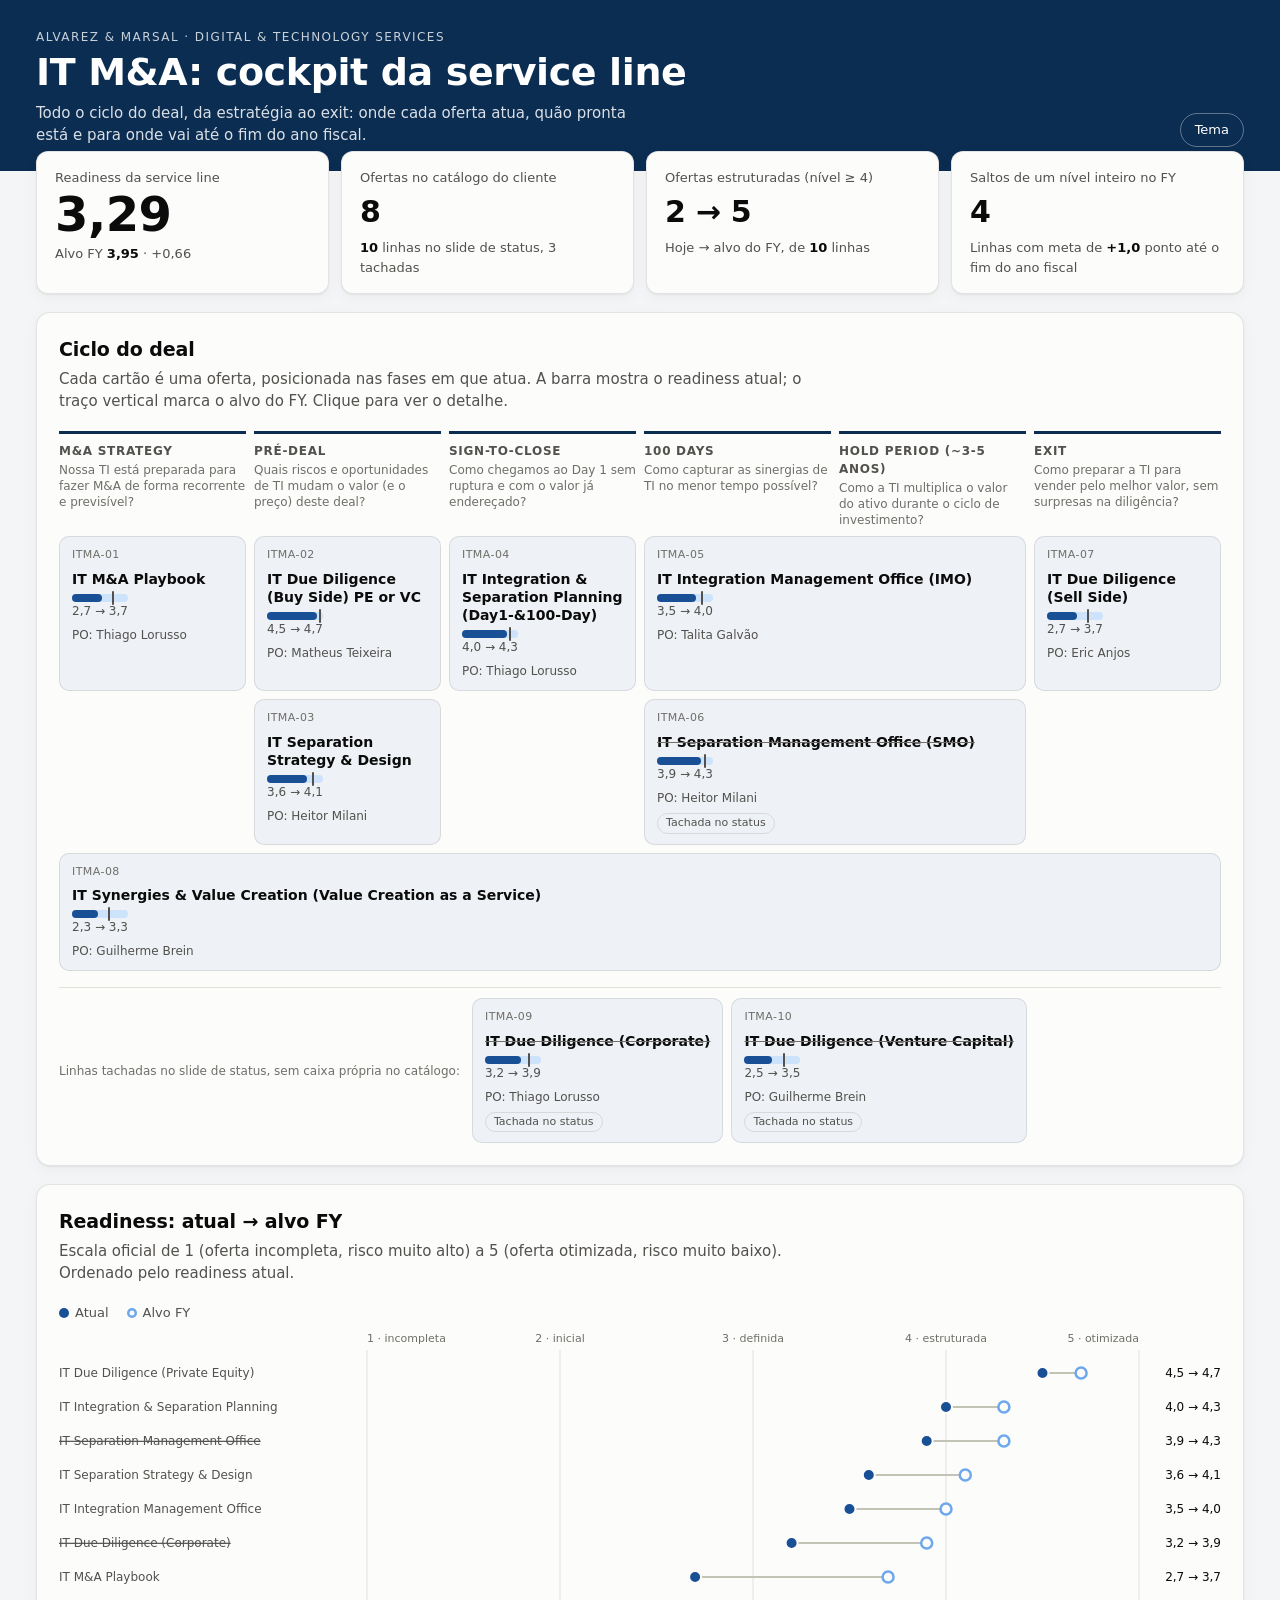
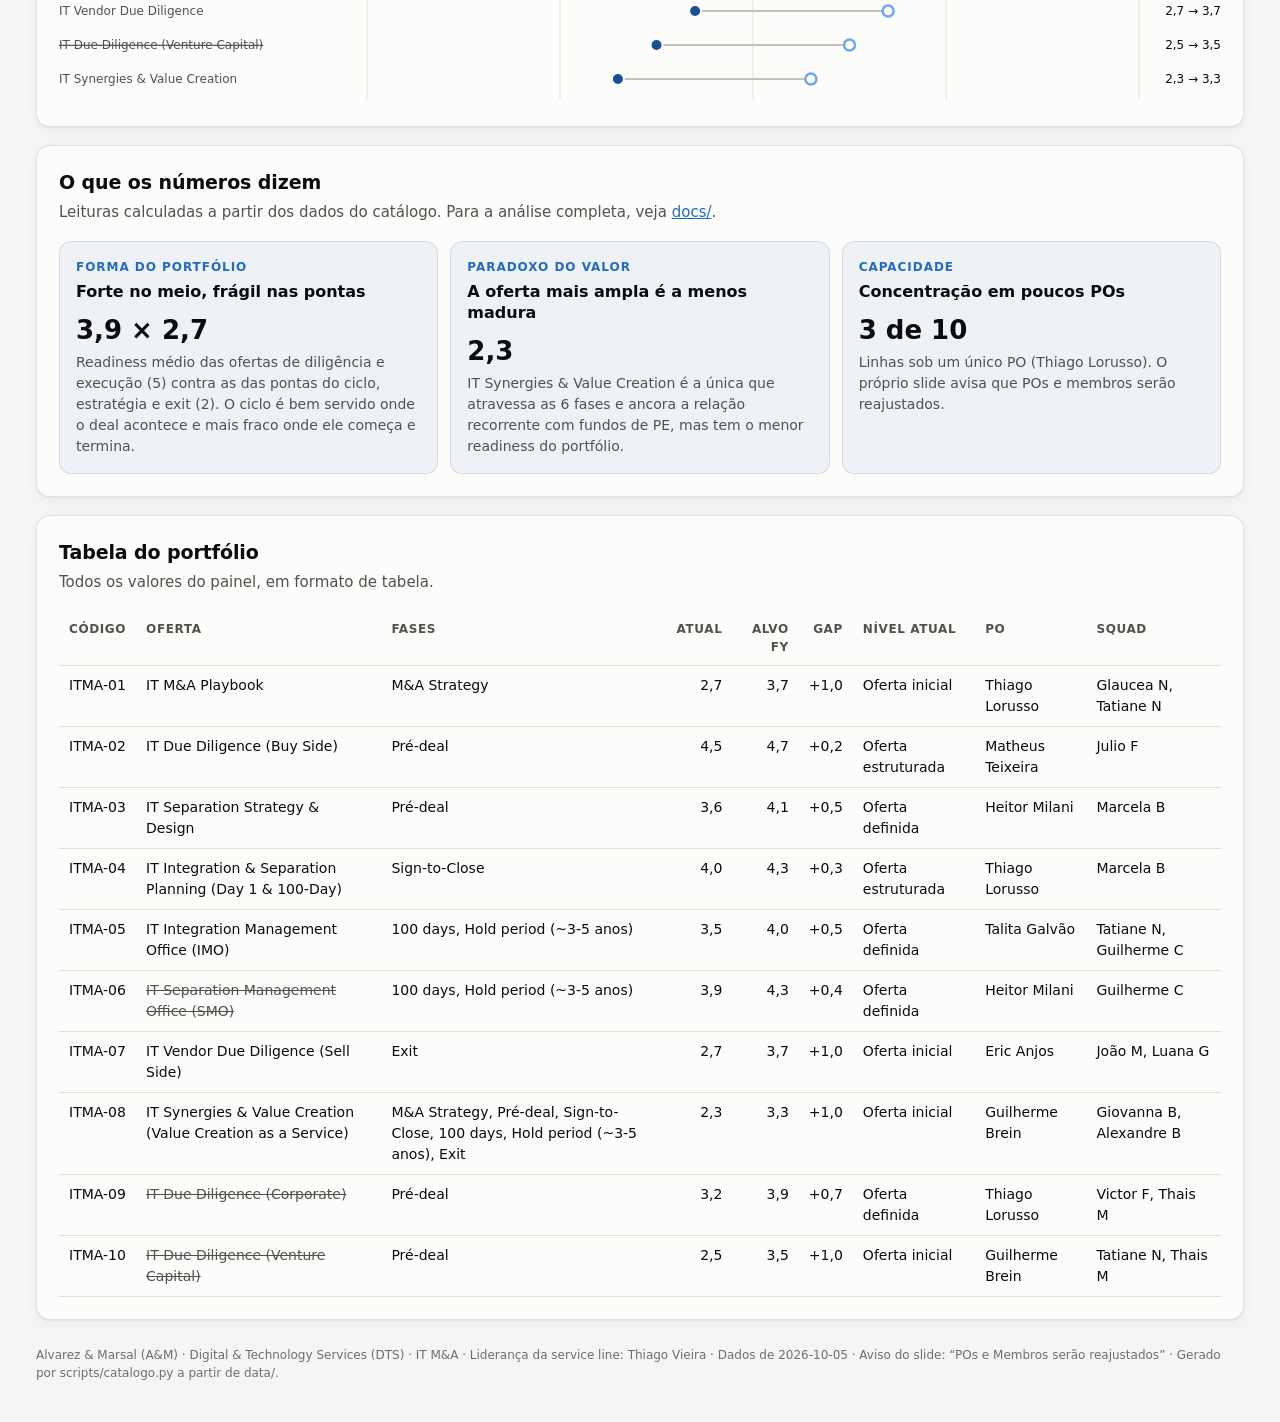
==== painel/index.html @ e413b398 "Base de conhecimento IT M&A: dados, painel e análises do portfólio Estrutura inicial da base sobre o" ====
<!doctype html>
<html lang="pt-BR">
<head>
<meta charset="utf-8">
<meta name="viewport" content="width=device-width, initial-scale=1">
<title>IT M&amp;A Cockpit</title>
<meta name="description" content="Painel do portfólio de ofertas IT M&amp;A da A&amp;M Digital &amp; Technology Services: ciclo do deal, readiness e governança.">
<style>
:root {
  color-scheme: light;
  --page: #f4f5f7;
  --surface: #fcfcfb;
  --surface-2: #eef1f5;
  --ink: #0b0b0b;
  --ink-2: #52514e;
  --muted: #6f6e69;
  --grid: #e1e0d9;
  --axis: #c3c2b7;
  --border: rgba(11, 11, 11, 0.10);
  --brand: #0b2d52;
  --rule: #0b2d52;
  --brand-ink: #ffffff;
  --accent: #256abf;
  --s-atual: #184f95;
  --s-alvo: #6da7ec;
  --track: #cde2fb;
  --shadow: 0 1px 2px rgba(11, 11, 11, 0.06), 0 4px 16px rgba(11, 11, 11, 0.04);
}
@media (prefers-color-scheme: dark) {
  :root:not([data-theme="light"]) {
    color-scheme: dark;
    --page: #0d0d0d;
    --surface: #1a1a19;
    --surface-2: #232322;
    --ink: #ffffff;
    --ink-2: #c3c2b7;
    --muted: #9a9890;
    --grid: #2c2c2a;
    --axis: #383835;
    --border: rgba(255, 255, 255, 0.10);
    --brand: #0f2742;
  --rule: #3987e5;
    --brand-ink: #ffffff;
    --accent: #6da7ec;
    --s-atual: #86b6ef;
    --s-alvo: #3987e5;
    --track: #0d366b;
    --shadow: none;
  }
}
:root[data-theme="dark"] {
  color-scheme: dark;
  --page: #0d0d0d;
  --surface: #1a1a19;
  --surface-2: #232322;
  --ink: #ffffff;
  --ink-2: #c3c2b7;
  --muted: #9a9890;
  --grid: #2c2c2a;
  --axis: #383835;
  --border: rgba(255, 255, 255, 0.10);
  --brand: #0f2742;
  --rule: #3987e5;
  --brand-ink: #ffffff;
  --accent: #6da7ec;
  --s-atual: #86b6ef;
  --s-alvo: #3987e5;
  --track: #0d366b;
  --shadow: none;
}

* { box-sizing: border-box; }
html, body { margin: 0; }
body {
  background: var(--page);
  color: var(--ink);
  font: 15px/1.5 system-ui, -apple-system, "Segoe UI", Roboto, sans-serif;
  -webkit-font-smoothing: antialiased;
}
a { color: var(--accent); }
.wrap { max-width: 1240px; margin: 0 auto; padding: 0 16px; }

/* Cabeçalho */
.hero { background: var(--brand); color: var(--brand-ink); padding: 28px 0 24px; }
.hero .wrap { display: flex; flex-wrap: wrap; gap: 16px 32px; align-items: flex-end; justify-content: space-between; }
.eyebrow { font-size: 12px; letter-spacing: .12em; text-transform: uppercase; opacity: .78; margin: 0 0 6px; }
.hero h1 { font-size: clamp(26px, 4vw, 38px); line-height: 1.1; margin: 0; letter-spacing: -.01em; }
.hero p.sub { margin: 8px 0 0; opacity: .85; max-width: 62ch; }
.theme-btn {
  background: transparent; color: var(--brand-ink); border: 1px solid rgba(255,255,255,.35);
  border-radius: 999px; padding: 6px 14px; font: inherit; font-size: 13px; cursor: pointer;
}
.theme-btn:focus-visible { outline: 2px solid #fff; outline-offset: 2px; }

/* KPIs */
.kpis { display: grid; grid-template-columns: repeat(4, 1fr); gap: 12px; margin: -20px auto 0; position: relative; }
.tile { background: var(--surface); border: 1px solid var(--border); border-radius: 12px; padding: 16px 18px; box-shadow: var(--shadow); }
.tile .label { color: var(--ink-2); font-size: 13px; margin: 0; }
.tile .value { font-size: 30px; font-weight: 650; margin: 2px 0 0; letter-spacing: -.01em; }
.tile .value.hero-fig { font-size: 48px; line-height: 1.05; }
.tile .delta { color: var(--ink-2); font-size: 13px; margin: 4px 0 0; }
.tile .delta strong { color: var(--ink); }

section.block { background: var(--surface); border: 1px solid var(--border); border-radius: 14px; padding: 22px; margin: 18px 0; box-shadow: var(--shadow); }
.block h2 { font-size: 19px; margin: 0; letter-spacing: -.005em; }
.block .lede { color: var(--ink-2); margin: 4px 0 18px; max-width: 80ch; }

/* Ciclo do deal */
.cycle { display: grid; grid-template-columns: repeat(6, minmax(0, 1fr)); gap: 8px; }
.phase-head { font-size: 12px; font-weight: 650; text-transform: uppercase; letter-spacing: .06em; color: var(--ink-2);
  border-top: 3px solid var(--rule); padding-top: 8px; }
.phase-head small { display: block; font-weight: 400; text-transform: none; letter-spacing: 0; color: var(--muted); font-size: 12px; margin-top: 2px; line-height: 1.35; }
.card {
  text-align: left; font: inherit; color: inherit; cursor: pointer;
  background: var(--surface-2); border: 1px solid var(--border); border-radius: 10px; padding: 10px 12px;
  display: flex; flex-direction: column; gap: 6px; min-width: 0;
}
.card:hover { border-color: var(--accent); }
.card:focus-visible { outline: 2px solid var(--accent); outline-offset: 2px; }
.card .code { font-size: 11px; color: var(--muted); letter-spacing: .04em; }
.card .name { font-weight: 600; font-size: 14px; line-height: 1.3; }
.card .po { font-size: 12px; color: var(--ink-2); }
.card .phases { display: none; font-size: 11px; color: var(--muted); text-transform: uppercase; letter-spacing: .05em; }
.card.struck .name { text-decoration: line-through; text-decoration-color: var(--muted); }
.tag { display: inline-block; font-size: 11px; border: 1px solid var(--border); border-radius: 999px; padding: 1px 8px; color: var(--ink-2); }
.review-row { grid-column: 1 / -1; margin-top: 8px; padding-top: 10px; border-top: 1px solid var(--grid); display: flex; flex-wrap: wrap; gap: 8px; align-items: center; }
.review-row > span { font-size: 12px; color: var(--muted); margin-right: 4px; }

/* Medidor (atual + marcador de alvo) */
.meter { position: relative; height: 8px; border-radius: 4px; background: var(--track); }
.meter .fill { position: absolute; inset: 0 auto 0 0; border-radius: 4px; background: var(--s-atual); }
.meter .goal { position: absolute; top: -3px; width: 2px; height: 14px; background: var(--ink-2); border-radius: 1px; }
.meter-legend { font-size: 12px; color: var(--ink-2); font-variant-numeric: tabular-nums; }

/* Gráfico atual → alvo */
.legend { display: flex; gap: 18px; font-size: 13px; color: var(--ink-2); margin: 0 0 8px; }
.legend i { display: inline-block; width: 10px; height: 10px; border-radius: 50%; margin-right: 6px; vertical-align: -1px; }
.legend .k-atual { background: var(--s-atual); }
.legend .k-alvo { background: var(--surface); box-shadow: inset 0 0 0 2.5px var(--s-alvo); }
.chart { width: 100%; height: auto; display: block; overflow: visible; }
.chart text { fill: var(--ink-2); font-size: 12px; }
.chart .lvl { fill: var(--muted); font-size: 11px; }
.chart .gridline { stroke: var(--grid); stroke-width: 1; }
.chart .row-hit { fill: transparent; cursor: pointer; }
.chart .row-hit:hover, .chart .row-hit:focus { fill: var(--surface-2); outline: none; }
.chart .conn { stroke: var(--axis); stroke-width: 2; stroke-linecap: round; }
.chart .dot-atual { fill: var(--s-atual); stroke: var(--surface); stroke-width: 2; }
.chart .dot-alvo { fill: var(--surface); stroke: var(--s-alvo); stroke-width: 2.5; }
.chart .val { fill: var(--ink); font-variant-numeric: tabular-nums; }
.chart .struck-label { text-decoration: line-through; }
.tooltip { position: fixed; pointer-events: none; background: var(--surface); color: var(--ink); border: 1px solid var(--border);
  border-radius: 8px; padding: 8px 10px; font-size: 13px; box-shadow: 0 6px 24px rgba(0,0,0,.18); opacity: 0; transition: opacity .12s; z-index: 20; max-width: 280px; }
.tooltip .t-name { color: var(--ink-2); font-size: 12px; margin-bottom: 4px; }
.tooltip .t-row { display: flex; align-items: center; gap: 8px; }
.tooltip .t-row b { font-variant-numeric: tabular-nums; }
.tooltip .key { width: 12px; height: 2px; border-radius: 1px; }

/* Insights */
.insights { display: grid; grid-template-columns: repeat(3, 1fr); gap: 12px; }
.insight { border: 1px solid var(--border); border-radius: 12px; padding: 16px; background: var(--surface-2); }
.insight .kicker { font-size: 12px; text-transform: uppercase; letter-spacing: .08em; color: var(--accent); margin: 0 0 6px; font-weight: 650; }
.insight h3 { margin: 0 0 6px; font-size: 16px; line-height: 1.3; }
.insight p { margin: 0; color: var(--ink-2); font-size: 14px; }
.insight .num { font-size: 26px; font-weight: 650; color: var(--ink); margin: 8px 0 2px; }

/* Tabela */
.table-wrap { overflow-x: auto; }
table { width: 100%; border-collapse: collapse; font-size: 14px; }
th, td { text-align: left; padding: 9px 10px; border-bottom: 1px solid var(--grid); vertical-align: top; }
th { font-size: 12px; text-transform: uppercase; letter-spacing: .05em; color: var(--ink-2); font-weight: 600; }
td.num { font-variant-numeric: tabular-nums; text-align: right; white-space: nowrap; }
tr.struck td.o-name { text-decoration: line-through; color: var(--ink-2); }
tbody tr { cursor: pointer; }
tbody tr:hover { background: var(--surface-2); }

/* Painel lateral de detalhe */
.drawer-bg { position: fixed; inset: 0; background: rgba(0,0,0,.35); opacity: 0; pointer-events: none; transition: opacity .15s; z-index: 30; }
.drawer { position: fixed; top: 0; right: 0; height: 100%; width: min(480px, 100%); background: var(--surface); color: var(--ink);
  border-left: 1px solid var(--border); transform: translateX(100%); transition: transform .2s ease; z-index: 31; overflow-y: auto; padding: 24px; }
.drawer.open { transform: none; }
.drawer-bg.open { opacity: 1; pointer-events: auto; }
.drawer h3 { margin: 4px 0 8px; font-size: 21px; line-height: 1.25; }
.drawer .close { float: right; background: none; border: 1px solid var(--border); color: var(--ink); border-radius: 8px; padding: 4px 10px; cursor: pointer; font: inherit; }
.drawer dl { display: grid; grid-template-columns: 120px 1fr; gap: 6px 12px; font-size: 14px; margin: 16px 0; }
.drawer dt { color: var(--ink-2); }
.drawer dd { margin: 0; }
.drawer .quote { border-left: 3px solid var(--rule); padding: 4px 0 4px 12px; color: var(--ink-2); margin: 12px 0; }
.drawer .src { font-size: 12px; color: var(--muted); }
.drawer h4 { font-size: 12px; text-transform: uppercase; letter-spacing: .06em; color: var(--ink-2); margin: 18px 0 6px; }
.drawer ol, .drawer ul { margin: 0; padding-left: 20px; font-size: 14px; }
.drawer li { margin: 2px 0; }
.chips { display: flex; flex-wrap: wrap; gap: 6px; }
.chip { font-size: 12px; background: var(--surface-2); border: 1px solid var(--border); border-radius: 999px; padding: 2px 10px; }

footer { color: var(--muted); font-size: 12px; padding: 8px 0 40px; }

@media (max-width: 900px) {
  .kpis { grid-template-columns: repeat(2, 1fr); }
  .insights { grid-template-columns: 1fr; }
}
@media (max-width: 760px) {
  .cycle { grid-template-columns: 1fr; }
  .cycle .phase-head { display: none; }
  .cycle .card { grid-column: 1 / -1 !important; grid-row: auto !important; }
  .cycle .review-row { grid-row: auto !important; }
  .card .phases { display: block; }
}
@media (max-width: 480px) {
  .kpis { grid-template-columns: 1fr; }
  .tile .value.hero-fig { font-size: 40px; }
}
</style>
</head>
<body>
<header class="hero">
  <div class="wrap">
    <div>
      <p class="eyebrow" id="eyebrow">Alvarez &amp; Marsal · Digital &amp; Technology Services</p>
      <h1>IT M&amp;A: cockpit da service line</h1>
      <p class="sub">Todo o ciclo do deal, da estratégia ao exit: onde cada oferta atua, quão pronta está e para onde vai até o fim do ano fiscal.</p>
    </div>
    <button class="theme-btn" id="themeBtn" type="button" aria-label="Alternar tema claro/escuro">Tema</button>
  </div>
</header>

<main class="wrap">
  <div class="kpis" id="kpis"></div>

  <section class="block" aria-labelledby="h-ciclo">
    <h2 id="h-ciclo">Ciclo do deal</h2>
    <p class="lede">Cada cartão é uma oferta, posicionada nas fases em que atua. A barra mostra o readiness atual; o traço vertical marca o alvo do FY. Clique para ver o detalhe.</p>
    <div class="cycle" id="cycle"></div>
  </section>

  <section class="block" aria-labelledby="h-ready">
    <h2 id="h-ready">Readiness: atual → alvo FY</h2>
    <p class="lede">Escala oficial de 1 (oferta incompleta, risco muito alto) a 5 (oferta otimizada, risco muito baixo). Ordenado pelo readiness atual.</p>
    <div class="legend"><span><i class="k-atual"></i>Atual</span><span><i class="k-alvo"></i>Alvo FY</span></div>
    <svg class="chart" id="chart" role="img" aria-labelledby="h-ready"></svg>
  </section>

  <section class="block" aria-labelledby="h-ins">
    <h2 id="h-ins">O que os números dizem</h2>
    <p class="lede">Leituras calculadas a partir dos dados do catálogo. Para a análise completa, veja <a href="../docs/">docs/</a>.</p>
    <div class="insights" id="insights"></div>
  </section>

  <section class="block" aria-labelledby="h-tab">
    <h2 id="h-tab">Tabela do portfólio</h2>
    <p class="lede">Todos os valores do painel, em formato de tabela.</p>
    <div class="table-wrap"><table id="table"></table></div>
  </section>

  <footer id="footer"></footer>
</main>

<div class="tooltip" id="tip" role="status" aria-live="polite"></div>
<div class="drawer-bg" id="drawerBg"></div>
<aside class="drawer" id="drawer" aria-hidden="true" aria-labelledby="d-title"></aside>

<script id="dados" type="application/json">{
 "meta": {
  "firma": "Alvarez & Marsal (A&M)",
  "pratica": "Digital & Technology Services (DTS)",
  "service_line": "IT M&A",
  "atualizado_em": "2026-10-05"
 },
 "escala": [
  {
   "nivel": 1,
   "nome": "Oferta incompleta",
   "risco": "muito alto"
  },
  {
   "nivel": 2,
   "nome": "Oferta inicial",
   "risco": "alto"
  },
  {
   "nivel": 3,
   "nome": "Oferta definida",
   "risco": "médio"
  },
  {
   "nivel": 4,
   "nome": "Oferta estruturada",
   "risco": "baixo"
  },
  {
   "nivel": 5,
   "nome": "Oferta otimizada",
   "risco": "muito baixo"
  }
 ],
 "indicadores": {
  "readiness_atual": 3.29,
  "readiness_alvo_fy": 3.95
 },
 "fases": [
  {
   "id": "strategy",
   "ordem": 1,
   "nome": "M&A Strategy",
   "pergunta_do_cliente": "Nossa TI está preparada para fazer M&A de forma recorrente e previsível?"
  },
  {
   "id": "pre-deal",
   "ordem": 2,
   "nome": "Pré-deal",
   "pergunta_do_cliente": "Quais riscos e oportunidades de TI mudam o valor (e o preço) deste deal?"
  },
  {
   "id": "sign-to-close",
   "ordem": 3,
   "nome": "Sign-to-Close",
   "pergunta_do_cliente": "Como chegamos ao Day 1 sem ruptura e com o valor já endereçado?"
  },
  {
   "id": "first-100-days",
   "ordem": 4,
   "nome": "100 days",
   "pergunta_do_cliente": "Como capturar as sinergias de TI no menor tempo possível?"
  },
  {
   "id": "hold",
   "ordem": 5,
   "nome": "Hold period (~3-5 anos)",
   "pergunta_do_cliente": "Como a TI multiplica o valor do ativo durante o ciclo de investimento?"
  },
  {
   "id": "exit",
   "ordem": 6,
   "nome": "Exit",
   "pergunta_do_cliente": "Como preparar a TI para vender pelo melhor valor, sem surpresas na diligência?"
  }
 ],
 "familias": [
  {
   "id": "estrategia-design",
   "nome": "Estratégia & Design"
  },
  {
   "id": "diligencia",
   "nome": "Diligência"
  },
  {
   "id": "planejamento-execucao",
   "nome": "Planejamento & Execução"
  },
  {
   "id": "valor",
   "nome": "Criação de Valor"
  }
 ],
 "lideranca": [
  "Thiago Vieira"
 ],
 "aviso": "POs e Membros serão reajustados",
 "ofertas": [
  {
   "id": "it-ma-playbook",
   "codigo": "ITMA-01",
   "nome": "IT M&A Playbook",
   "nome_no_status": "IT M&A Playbook",
   "nome_no_catalogo": "IT M&A Playbook",
   "familia": "estrategia-design",
   "fases": [
    "strategy"
   ],
   "lado": [
    "corporate",
    "private-equity"
   ],
   "tipo_transacao": [
    "aquisicao",
    "integracao",
    "separacao"
   ],
   "situacao_status_slide": "ativa",
   "no_catalogo_cliente": true,
   "readiness": {
    "atual": 2.7,
    "alvo_fy": 3.7
   },
   "descricao_oficial": "Desenvolvimento de Playbook de TI para M&A do cliente, sob medida, para preparar a organização de TI na avaliação, preparação, gerenciamento e execução de aquisições e integrações ou separações no âmbito de tecnologia.",
   "dossie": "ofertas/01-it-ma-playbook.md",
   "deck": {
    "objetivo": "Assessorar e desenvolver as áreas de tecnologia, no estabelecimento de ferramentas e padrões, nas diversas etapas de um ciclo de M&A.",
    "etapas": [
     "01 Compreender",
     "02 Definir",
     "03 Acompanhar (recomendável)",
     "04 Preparar"
    ],
    "dimensoes": [
     "IT Due Diligence",
     "Plano de integração ou separação",
     "Escritório de integração ou separação"
    ],
    "entregaveis": [
     "Ferramentas para IT Due Diligence",
     "Template personalizado de IT Data Request",
     "Modelos de estimativas financeiras para o Business Plan",
     "Drivers de priorização do roadmap de integração ou separação",
     "Ferramentas de planejamento da integração ou separação",
     "Checklist de tomada de controle",
     "Plano de treinamento da operação personalizado",
     "IT Tactical design (exemplo)"
    ],
    "momento": "Não informado no deck",
    "prazo": "Não informado no deck",
    "modelo_comercial": "Não informado no deck",
    "cases": []
   },
   "proposta_de_valor": "Transforma M&A de evento heroico em capacidade organizacional repetível.",
   "po": "Thiago Lorusso",
   "squad": [
    "Glaucea N",
    "Tatiane N"
   ]
  },
  {
   "id": "it-due-diligence-buy-side",
   "codigo": "ITMA-02",
   "nome": "IT Due Diligence (Buy Side)",
   "nome_no_status": "IT Due Diligence (Private Equity)",
   "nome_no_catalogo": "IT Due Diligence (Buy Side) PE or VC",
   "familia": "diligencia",
   "fases": [
    "pre-deal"
   ],
   "lado": [
    "private-equity",
    "venture-capital"
   ],
   "tipo_transacao": [
    "aquisicao"
   ],
   "situacao_status_slide": "ativa",
   "no_catalogo_cliente": true,
   "readiness": {
    "atual": 4.5,
    "alvo_fy": 4.7
   },
   "descricao_oficial": "Identificar potenciais riscos ou problemas que possam influenciar no valor do deal, avaliar sinergias e garantir que os investimentos de TI serão considerados dentro do plano estratégico do deal.",
   "dossie": "ofertas/02-it-due-diligence-buy-side.md",
   "deck": {
    "objetivo": "Mapear o cenário atual (As-Is), identificar riscos e oportunidades e endereçá-los com recomendações (iniciativas de mitigação e enablers).",
    "etapas": [
     "01 Compreender",
     "02 Capturar & Avaliar",
     "03 Recomendar"
    ],
    "dimensoes": [
     "Pessoas",
     "Governança",
     "Segurança",
     "Infraestrutura",
     "Sistemas",
     "Digital"
    ],
    "entregaveis": [
     "Findings por dimensão",
     "Assessment de disciplinas e maturidade",
     "Matriz de riscos",
     "Recomendações com prazo, CAPEX e OPEX em cenários worst/base/best",
     "Avaliação de maturidade As-Is"
    ],
    "momento": "Pré-deal",
    "prazo": "Até 6 semanas (variante VC On Demand: 2 a 3 semanas)",
    "modelo_comercial": "Profundidade sob medida (níveis 1 a 3 por disciplina). Variante VC em modelos VMaaS: On Demand (R$ 35k/semana), Package (anual/semestral, consumo por acionamento) e Full Cycle (as-a-service, faturamento mensal).",
    "cases": [
     "CERC: IT DD para possível investimento do Mubadala Capital",
     "Virutex Ilko (Chile): 17 iniciativas mapeadas, base do plano de integração",
     "Braveo (tese de distribuição de FMCG): IT DDs e planejamento de PMI de 4 das 15 investidas"
    ]
   },
   "proposta_de_valor": "Traduz a TI do alvo em linguagem de deal: risco, CAPEX/OPEX oculto e alavancas de valor.",
   "po": "Matheus Teixeira",
   "squad": [
    "Julio F"
   ]
  },
  {
   "id": "it-separation-strategy-design",
   "codigo": "ITMA-03",
   "nome": "IT Separation Strategy & Design",
   "nome_no_status": "IT Separation Strategy & Design",
   "nome_no_catalogo": "IT Separation Strategy & Design",
   "familia": "estrategia-design",
   "fases": [
    "pre-deal"
   ],
   "lado": [
    "corporate",
    "private-equity"
   ],
   "tipo_transacao": [
    "separacao",
    "carve-out"
   ],
   "situacao_status_slide": "ativa",
   "no_catalogo_cliente": true,
   "readiness": {
    "atual": 3.6,
    "alvo_fy": 4.1
   },
   "descricao_oficial": "Definição da estratégia de TI para a separação, através do diagnóstico da estrutura atual, mapeamento dos entanglements e definição dos cenários de separação, construindo o landscape de TI futuro.",
   "dossie": "ofertas/03-it-separation-strategy-design.md",
   "deck": {
    "objetivo": "Definir a estratégia de TI da separação com mitigação de riscos e prevenção de ruptura das operações de TI existentes.",
    "etapas": [
     "01 Compreender",
     "02 Capturar & Avaliar",
     "03 Definir"
    ],
    "abordagem": "Mapeamento As-Is → Entanglement Log (Major e Minor; Build Duplicate, Rebuild ou New Build) → Avaliação de cenários To-Be",
    "dimensoes": [
     "Pessoas",
     "Processos",
     "Aplicações",
     "Infraestrutura",
     "Governança"
    ],
    "entregaveis": [
     "Entanglement Log (Major e Minor)",
     "Heatmap de riscos",
     "Suporte à definição do TSA",
     "Inventário de aplicações",
     "Estratégia de licenciamento",
     "Infraestrutura necessária para a NewCo",
     "Estrutura organizacional e modelo operacional To-Be",
     "Análise de custos (Opex/Capex, one-time e stranded)"
    ],
    "momento": "Pré-deal (momento recomendado para início)",
    "prazo": "Não informado no deck",
    "modelo_comercial": "Não informado no deck",
    "cases": [
     "Mubadala e UniFTC: carve-out de nova instituição de ensino, mais de 50 entanglements mapeados",
     "Mubadala e Invepar (MetroRio e LAMSA, holding Hmobi): mais de 67 entanglements mapeados"
    ]
   },
   "proposta_de_valor": "Desembaraça a TI antes que o emaranhado vire custo, atraso ou TSA eterno.",
   "po": "Heitor Milani",
   "squad": [
    "Marcela B"
   ]
  },
  {
   "id": "it-integration-separation-planning",
   "codigo": "ITMA-04",
   "nome": "IT Integration & Separation Planning (Day 1 & 100-Day)",
   "nome_no_status": "IT Integration & Separation Planning",
   "nome_no_catalogo": "IT Integration & Separation Planning (Day1-&100-Day)",
   "familia": "planejamento-execucao",
   "fases": [
    "sign-to-close"
   ],
   "lado": [
    "corporate",
    "private-equity"
   ],
   "tipo_transacao": [
    "integracao",
    "separacao"
   ],
   "situacao_status_slide": "ativa",
   "no_catalogo_cliente": true,
   "readiness": {
    "atual": 4.0,
    "alvo_fy": 4.3
   },
   "descricao_oficial": "Planejamento robusto do projeto e mudança, garantindo que a TI esteja envolvida no processo de M&A junto com as principais áreas funcionais, mitigando riscos e antecipando captura de valor para a transação.",
   "dossie": "ofertas/04-it-integration-separation-planning.md",
   "deck": {
    "objetivo": "Planejamento robusto da integração da target com a buyer ou da separação de unidades de negócio, com foco nos 100 primeiros dias.",
    "etapas": [
     "Descobrir",
     "Planejar",
     "Desenvolver",
     "Recomendar",
     "Consolidar"
    ],
    "dimensoes": [
     "Pessoas",
     "Processos",
     "Aplicações",
     "Infraestrutura",
     "Governança"
    ],
    "entregaveis": [
     "Project charters com escopo, prazo e custo",
     "Cronograma de integração ou separação com foco em 100 dias",
     "Checklist de tomada de controle para o Day 1",
     "Matriz de priorização e heatmap de pessoas",
     "Matriz de riscos e roadmap consolidado",
     "Estratégias de orçamentação de tecnologia",
     "Estratégia e plano de comunicação",
     "Matriz RACI",
     "Transição para IMO ou SMO"
    ],
    "momento": "Entre Signing e Closing (sem planejamento, empresas podem gastar de 2 a 3 vezes mais com TI)",
    "prazo": "Não informado no deck",
    "modelo_comercial": "Não informado no deck",
    "cases": [
     "Plurix (holding do Pátria no varejo regional): ITDD de 6 targets, arquitetura de referência, planejamento e PMI de TI D1–D100",
     "Braveo: 35 iniciativas de 2 investidas para o plano de 100 dias",
     "Invepar: preparação do carve-out de TI de MetroRio e MetroBarra (NewCo Hmobi)"
    ]
   },
   "proposta_de_valor": "Garante um Day 1 sem ruptura e um plano de 100 dias que já nasce orientado a valor.",
   "po": "Thiago Lorusso",
   "squad": [
    "Marcela B"
   ]
  },
  {
   "id": "it-integration-management-office",
   "codigo": "ITMA-05",
   "nome": "IT Integration Management Office (IMO)",
   "nome_no_status": "IT Integration Management Office",
   "nome_no_catalogo": "IT Integration Management Office (IMO)",
   "familia": "planejamento-execucao",
   "fases": [
    "first-100-days",
    "hold"
   ],
   "lado": [
    "corporate",
    "private-equity"
   ],
   "tipo_transacao": [
    "integracao"
   ],
   "situacao_status_slide": "ativa",
   "no_catalogo_cliente": true,
   "readiness": {
    "atual": 3.5,
    "alvo_fy": 4.0
   },
   "descricao_oficial": "Execução de todo o programa de integração (PMI – Post Merger Integration) identificando e controlando riscos e situações críticas. Gerindo todas as frentes de trabalho que permeiam tecnologia de forma a garantir a plena captura de valor no menor tempo.",
   "dossie": "ofertas/05-it-integration-management-office.md",
   "deck": {
    "objetivo": "Alcançar as principais fontes de valor num processo de integração.",
    "etapas": [
     "Executar",
     "Capturar",
     "Gerir"
    ],
    "dimensoes": [
     "Estabilização",
     "Captura de sinergias"
    ],
    "entregaveis": [
     "Execução das iniciativas da DD e do Day 1 & Day 100 Plan",
     "Execução do roadmap de integração",
     "Elevação da maturidade de TI",
     "Preparação do ambiente de tecnologia para o crescimento",
     "Gestão da mudança em projetos complexos",
     "Suporte às estratégias de investimento e desinvestimento"
    ],
    "momento": "A partir do Closing: 100 dias e hold period",
    "prazo": "Não informado no deck",
    "modelo_comercial": "Não informado no deck",
    "cases": []
   },
   "proposta_de_valor": "Transforma a tese de sinergia em entrega, com governança de programa e controle de risco.",
   "po": "Talita Galvão",
   "squad": [
    "Tatiane N",
    "Guilherme C"
   ]
  },
  {
   "id": "it-separation-management-office",
   "codigo": "ITMA-06",
   "nome": "IT Separation Management Office (SMO)",
   "nome_no_status": "IT Separation Management Office",
   "nome_no_catalogo": "IT Separation Management Office (SMO)",
   "familia": "planejamento-execucao",
   "fases": [
    "first-100-days",
    "hold"
   ],
   "lado": [
    "corporate",
    "private-equity"
   ],
   "tipo_transacao": [
    "separacao",
    "carve-out"
   ],
   "situacao_status_slide": "riscada",
   "no_catalogo_cliente": true,
   "readiness": {
    "atual": 3.9,
    "alvo_fy": 4.3
   },
   "descricao_oficial": "Execução do programa de separação e transição dos serviços, sistemas e ativos de TI para o novo ambiente da NewCo. Garantir que todas as iniciativas para solução dos entanglements sejam realizadas. Gerenciamento dos riscos do programa, suporte à implementação de novos procedimentos e políticas da NewCo.",
   "dossie": "ofertas/06-it-separation-management-office.md",
   "deck": {
    "objetivo": "Executar a separação e a transição de serviços, sistemas e ativos de TI para a NewCo.",
    "etapas": [],
    "dimensoes": [],
    "entregaveis": [],
    "momento": "100 dias e hold period",
    "prazo": "Não informado no deck",
    "modelo_comercial": "Não informado no deck",
    "cases": [],
    "observacao": "Sem seção dedicada no trecho extraído do deck."
   },
   "proposta_de_valor": "Coloca a NewCo de pé, com saída dos TSAs no prazo e sem herdar o caos do vendedor.",
   "po": "Heitor Milani",
   "squad": [
    "Guilherme C"
   ]
  },
  {
   "id": "it-due-diligence-sell-side",
   "codigo": "ITMA-07",
   "nome": "IT Vendor Due Diligence (Sell Side)",
   "nome_no_status": "IT Vendor Due Diligence",
   "nome_no_catalogo": "IT Due Diligence (Sell Side)",
   "familia": "diligencia",
   "fases": [
    "exit"
   ],
   "lado": [
    "private-equity",
    "corporate"
   ],
   "tipo_transacao": [
    "venda",
    "desinvestimento"
   ],
   "situacao_status_slide": "ativa",
   "no_catalogo_cliente": true,
   "readiness": {
    "atual": 2.7,
    "alvo_fy": 3.7
   },
   "descricao_oficial": "Preparação da organização de TI do cliente para o M&A, garantindo prontidão na etapa de diligência, fornecendo as visões necessárias, oportunidades e potenciais de geração de valor com a transação.",
   "dossie": "ofertas/07-it-due-diligence-sell-side.md",
   "deck": {
    "objetivo": "Prover informações relevantes sobre a tecnologia para avaliações e decisões, preservando ou aumentando o valor da transação.",
    "etapas": [
     "Descoberta",
     "Preparação",
     "Aconselhamento"
    ],
    "dimensoes": [
     "Organização",
     "Estratégia & Governança",
     "Aplicações",
     "Infraestrutura",
     "Segurança"
    ],
    "entregaveis": [
     "Checklist de tecnologia",
     "Evidências",
     "Roadmap de iniciativas",
     "Gestão do VDR",
     "Gabarito de tecnologia (Q&A)",
     "Macroplan de separação (desinvestimento)"
    ],
    "momento": "Exit. Entrada de 1 a 2 anos antes do deal (transformação), 6 meses antes (mitigação de riscos) ou na diligência (prontidão)",
    "prazo": "Não informado no deck",
    "modelo_comercial": "Não informado no deck",
    "cases": []
   },
   "proposta_de_valor": "Controla a narrativa de TI na venda e protege o múltiplo contra descontos por risco.",
   "po": "Eric Anjos",
   "squad": [
    "João M",
    "Luana G"
   ]
  },
  {
   "id": "it-synergies-value-creation",
   "codigo": "ITMA-08",
   "nome": "IT Synergies & Value Creation (Value Creation as a Service)",
   "nome_no_status": "IT Synergies & Value Creation",
   "nome_no_catalogo": "IT Synergies & Value Creation (Value Creation as a Service)",
   "familia": "valor",
   "fases": [
    "strategy",
    "pre-deal",
    "sign-to-close",
    "first-100-days",
    "hold",
    "exit"
   ],
   "lado": [
    "private-equity"
   ],
   "tipo_transacao": [
    "aquisicao",
    "integracao",
    "separacao",
    "venda"
   ],
   "situacao_status_slide": "ativa",
   "no_catalogo_cliente": true,
   "readiness": {
    "atual": 2.3,
    "alvo_fy": 3.3
   },
   "descricao_oficial": "Atuar como advisor para os fundos de Private Equities suportando a estrutura de Value Creation no âmbito de tecnologia. Acompanhando todo o ciclo de investimento, desde a DD, identificação de sinergias e geração de valor até execução, garantindo o resultado.",
   "dossie": "ofertas/08-it-synergies-value-creation.md",
   "deck": {
    "objetivo": "Advisor de tecnologia para fundos de PE em todo o ciclo de investimento, da DD à execução, garantindo o resultado.",
    "etapas": [],
    "dimensoes": [],
    "entregaveis": [],
    "momento": "Todo o ciclo de investimento",
    "prazo": "Não informado no deck",
    "modelo_comercial": "Não informado no deck",
    "cases": [],
    "observacao": "Sem seção dedicada no trecho extraído do deck."
   },
   "proposta_de_valor": "Advisor de tecnologia do fundo: do deal ao exit, com valor medido, não prometido.",
   "po": "Guilherme Brein",
   "squad": [
    "Giovanna B",
    "Alexandre B"
   ]
  },
  {
   "id": "it-due-diligence-corporate",
   "codigo": "ITMA-09",
   "nome": "IT Due Diligence (Corporate)",
   "nome_no_status": "IT Due Diligence (Corporate)",
   "nome_no_catalogo": null,
   "familia": "diligencia",
   "fases": [
    "pre-deal"
   ],
   "lado": [
    "corporate"
   ],
   "tipo_transacao": [
    "aquisicao"
   ],
   "situacao_status_slide": "riscada",
   "no_catalogo_cliente": false,
   "readiness": {
    "atual": 3.2,
    "alvo_fy": 3.9
   },
   "descricao_oficial": null,
   "dossie": "ofertas/02-it-due-diligence-buy-side.md",
   "deck": null,
   "proposta_de_valor": null,
   "po": "Thiago Lorusso",
   "squad": [
    "Victor F",
    "Thais M"
   ]
  },
  {
   "id": "it-due-diligence-venture-capital",
   "codigo": "ITMA-10",
   "nome": "IT Due Diligence (Venture Capital)",
   "nome_no_status": "IT Due Diligence (Venture Capital)",
   "nome_no_catalogo": null,
   "familia": "diligencia",
   "fases": [
    "pre-deal"
   ],
   "lado": [
    "venture-capital"
   ],
   "tipo_transacao": [
    "aquisicao",
    "investimento-minoritario"
   ],
   "situacao_status_slide": "riscada",
   "no_catalogo_cliente": false,
   "readiness": {
    "atual": 2.5,
    "alvo_fy": 3.5
   },
   "descricao_oficial": null,
   "dossie": "ofertas/02-it-due-diligence-buy-side.md",
   "deck": {
    "objetivo": "DD modular adaptável às necessidades de VCs (julho/2023).",
    "etapas": [],
    "dimensoes": [
     "Ativos tecnológicos",
     "Mercado",
     "Escalabilidade",
     "Estratégia",
     "Defesa",
     "Planejamento",
     "Governança",
     "Value Management Office",
     "Produto"
    ],
    "entregaveis": [],
    "momento": "Pré-deal",
    "prazo": "On Demand: 2 a 3 semanas",
    "modelo_comercial": "VMaaS On Demand (R$ 35k/semana) · Package (anual/semestral) · Full Cycle (as-a-service)",
    "cases": []
   },
   "proposta_de_valor": null,
   "po": "Guilherme Brein",
   "squad": [
    "Tatiane N",
    "Thais M"
   ]
  }
 ]
}</script>
<script>
(function () {
  "use strict";
  var D = JSON.parse(document.getElementById("dados").textContent);
  var fmt = function (v) { return Number(v).toFixed(1).replace(".", ","); };
  var fmt2 = function (v) { return Number(v).toFixed(2).replace(".", ","); };
  var el = function (tag, cls, text) {
    var n = document.createElement(tag);
    if (cls) n.className = cls;
    if (text != null) n.textContent = text;
    return n;
  };
  var SVG = "http://www.w3.org/2000/svg";
  var svgEl = function (tag, attrs) {
    var n = document.createElementNS(SVG, tag);
    for (var k in attrs) n.setAttribute(k, attrs[k]);
    return n;
  };
  var faseIdx = {};
  D.fases.forEach(function (f, i) { faseIdx[f.id] = i; });
  var escalaNome = function (v) {
    var n = Math.max(1, Math.min(5, Math.floor(v + 1e-9)));
    return D.escala.filter(function (e) { return e.nivel === n; })[0];
  };
  var avg = function (xs) { return xs.reduce(function (a, b) { return a + b; }, 0) / (xs.length || 1); };
  var ofertas = D.ofertas;
  var ativas = ofertas.filter(function (o) { return o.no_catalogo_cliente; });
  var tachadasFora = ofertas.filter(function (o) { return !o.no_catalogo_cliente; });

  /* Tema */
  var root = document.documentElement;
  try { var t = localStorage.getItem("itma-theme"); if (t) root.setAttribute("data-theme", t); } catch (e) {}
  document.getElementById("themeBtn").addEventListener("click", function () {
    var dark = root.getAttribute("data-theme") === "dark" ||
      (!root.getAttribute("data-theme") && window.matchMedia("(prefers-color-scheme: dark)").matches);
    var next = dark ? "light" : "dark";
    root.setAttribute("data-theme", next);
    try { localStorage.setItem("itma-theme", next); } catch (e) {}
  });

  /* KPIs */
  var kpis = document.getElementById("kpis");
  var ind = D.indicadores;
  var tile = function (label, value, delta, hero) {
    var t = el("div", "tile");
    t.appendChild(el("p", "label", label));
    t.appendChild(el("p", "value" + (hero ? " hero-fig" : ""), value));
    if (delta) {
      var d = el("p", "delta");
      d.appendChild(document.createTextNode(delta[0]));
      d.appendChild(el("strong", null, delta[1]));
      d.appendChild(document.createTextNode(delta[2] || ""));
      t.appendChild(d);
    }
    return t;
  };
  var estrutHoje = ofertas.filter(function (o) { return o.readiness.atual >= 4; }).length;
  var estrutAlvo = ofertas.filter(function (o) { return o.readiness.alvo_fy >= 4; }).length;
  var nStruck = ofertas.filter(function (o) { return o.situacao_status_slide === "riscada"; }).length;
  kpis.appendChild(tile("Readiness da service line", fmt2(ind.readiness_atual), ["Alvo FY ", fmt2(ind.readiness_alvo_fy), " · +" + fmt2(ind.readiness_alvo_fy - ind.readiness_atual)], true));
  kpis.appendChild(tile("Ofertas no catálogo do cliente", String(ativas.length), ["", String(ofertas.length), " linhas no slide de status, " + nStruck + " tachadas"]));
  kpis.appendChild(tile("Ofertas estruturadas (nível ≥ 4)", estrutHoje + " → " + estrutAlvo, ["Hoje → alvo do FY, de ", String(ofertas.length), " linhas"]));
  var saltos = ofertas.filter(function (o) { return o.readiness.alvo_fy - o.readiness.atual >= 1 - 1e-9; }).length;
  kpis.appendChild(tile("Saltos de um nível inteiro no FY", String(saltos), ["Linhas com meta de ", "+1,0", " ponto até o fim do ano fiscal"]));

  /* Medidor */
  var meter = function (o) {
    var w = el("div");
    var m = el("div", "meter");
    m.setAttribute("role", "img");
    m.setAttribute("aria-label", "Readiness atual " + fmt(o.readiness.atual) + ", alvo " + fmt(o.readiness.alvo_fy) + " de 5");
    var f = el("div", "fill"); f.style.width = (o.readiness.atual / 5 * 100) + "%";
    var g = el("div", "goal"); g.style.left = "calc(" + (o.readiness.alvo_fy / 5 * 100) + "% - 1px)";
    m.appendChild(f); m.appendChild(g); w.appendChild(m);
    w.appendChild(el("div", "meter-legend", fmt(o.readiness.atual) + " → " + fmt(o.readiness.alvo_fy)));
    return w;
  };
  var card = function (o) {
    var c = el("button", "card" + (o.situacao_status_slide === "riscada" ? " struck" : ""));
    c.type = "button";
    c.appendChild(el("span", "code", o.codigo));
    c.appendChild(el("span", "phases", o.fases.map(function (f) { return D.fases[faseIdx[f]].nome; }).join(" · ")));
    c.appendChild(el("span", "name", o.nome_no_catalogo || o.nome));
    c.appendChild(meter(o));
    if (o.po) c.appendChild(el("span", "po", "PO: " + o.po));
    if (o.situacao_status_slide === "riscada") c.appendChild(el("span", "tag", "Tachada no status"));
    c.addEventListener("click", function () { openDrawer(o); });
    return c;
  };

  /* Ciclo do deal: grade de 6 fases, cada oferta ocupa a faixa contínua de fases em que atua */
  var cycle = document.getElementById("cycle");
  D.fases.forEach(function (f, i) {
    var h = el("div", "phase-head", f.nome);
    h.appendChild(el("small", null, f.pergunta_do_cliente));
    h.style.gridColumn = String(i + 1);
    h.style.gridRow = "1";
    cycle.appendChild(h);
  });
  var ocupacao = {}; /* células (linha:coluna) já ocupadas */
  var ultimaLinha = 1;
  var colocar = function (ini, fim) {
    for (var row = 2; ; row++) {
      var livre = true;
      for (var c = ini; c <= fim; c++) if (ocupacao[row + ":" + c]) { livre = false; break; }
      if (livre) {
        for (var c2 = ini; c2 <= fim; c2++) ocupacao[row + ":" + c2] = true;
        ultimaLinha = Math.max(ultimaLinha, row);
        return row;
      }
    }
  };
  ativas
    .map(function (o) {
      var idx = o.fases.map(function (f) { return faseIdx[f]; });
      return { o: o, ini: Math.min.apply(null, idx), fim: Math.max.apply(null, idx) };
    })
    .sort(function (a, b) { return (a.fim - a.ini) - (b.fim - b.ini) || a.ini - b.ini; })
    .forEach(function (x) {
      var c = card(x.o);
      c.style.gridColumn = (x.ini + 1) + " / " + (x.fim + 2);
      c.style.gridRow = String(colocar(x.ini, x.fim));
      cycle.appendChild(c);
    });
  if (tachadasFora.length) {
    var rr = el("div", "review-row");
    rr.appendChild(el("span", null, "Linhas tachadas no slide de status, sem caixa própria no catálogo:"));
    tachadasFora.forEach(function (o) { rr.appendChild(card(o)); });
    rr.style.gridRow = String(ultimaLinha + 1);
    cycle.appendChild(rr);
  }

  /* Gráfico atual → alvo (dumbbell) */
  var tip = document.getElementById("tip");
  var showTip = function (o, x, y) {
    tip.textContent = "";
    tip.appendChild(el("div", "t-name", o.nome));
    [["Atual", o.readiness.atual, "var(--s-atual)"], ["Alvo FY", o.readiness.alvo_fy, "var(--s-alvo)"]].forEach(function (r) {
      var row = el("div", "t-row");
      var k = el("span", "key"); k.style.background = r[2];
      row.appendChild(k); row.appendChild(el("b", null, fmt(r[1]))); row.appendChild(el("span", null, r[0]));
      tip.appendChild(row);
    });
    tip.appendChild(el("div", "t-name", escalaNome(o.readiness.atual).nome + " hoje · +" + fmt(o.readiness.alvo_fy - o.readiness.atual) + " no FY"));
    var w = tip.offsetWidth, h = tip.offsetHeight;
    tip.style.left = Math.min(window.innerWidth - w - 8, x + 14) + "px";
    tip.style.top = Math.max(8, y - h - 10) + "px";
    tip.style.opacity = 1;
  };
  var hideTip = function () { tip.style.opacity = 0; };

  var drawChart = function () {
    var svg = document.getElementById("chart");
    while (svg.firstChild) svg.removeChild(svg.firstChild);
    var W = svg.parentNode.clientWidth - 44;
    var narrow = W < 640;
    var labelW = narrow ? 0 : 300, valW = 70, rowH = narrow ? 44 : 34, top = 26;
    var sorted = ofertas.slice().sort(function (a, b) { return b.readiness.atual - a.readiness.atual || b.readiness.alvo_fy - a.readiness.alvo_fy; });
    var H = top + sorted.length * rowH + 8;
    svg.setAttribute("viewBox", "0 0 " + W + " " + H);
    svg.setAttribute("height", H);
    var x0 = labelW + 8, x1 = W - valW - 12;
    var sx = function (v) { return x0 + (v - 1) / 4 * (x1 - x0); };
    D.escala.forEach(function (e) {
      svg.appendChild(svgEl("line", { x1: sx(e.nivel), x2: sx(e.nivel), y1: top - 6, y2: H - 4, "class": "gridline" }));
      var t = svgEl("text", { x: sx(e.nivel), y: 12, "text-anchor": e.nivel === 1 ? "start" : (e.nivel === 5 ? "end" : "middle"), "class": "lvl" });
      t.textContent = narrow ? String(e.nivel) : e.nivel + " · " + e.nome.replace("Oferta ", "");
      svg.appendChild(t);
    });
    sorted.forEach(function (o, i) {
      var cy = top + i * rowH + (narrow ? 30 : rowH / 2);
      var g = svgEl("g", { tabindex: "0", role: "button", "aria-label": o.nome + ": atual " + fmt(o.readiness.atual) + ", alvo " + fmt(o.readiness.alvo_fy) });
      g.appendChild(svgEl("rect", { x: 0, y: top + i * rowH, width: W, height: rowH, rx: 6, "class": "row-hit" }));
      var lab = svgEl("text", narrow ? { x: 0, y: cy - 14 } : { x: 0, y: cy + 4 });
      lab.textContent = o.nome_no_status || o.nome;
      if (o.situacao_status_slide === "riscada") lab.setAttribute("class", "struck-label");
      g.appendChild(lab);
      g.appendChild(svgEl("line", { x1: sx(o.readiness.atual), x2: sx(o.readiness.alvo_fy), y1: cy, y2: cy, "class": "conn" }));
      g.appendChild(svgEl("circle", { cx: sx(o.readiness.alvo_fy), cy: cy, r: 5.5, "class": "dot-alvo" }));
      g.appendChild(svgEl("circle", { cx: sx(o.readiness.atual), cy: cy, r: 6, "class": "dot-atual" }));
      var v = svgEl("text", { x: W, y: cy + 4, "text-anchor": "end", "class": "val" });
      v.textContent = fmt(o.readiness.atual) + " → " + fmt(o.readiness.alvo_fy);
      g.appendChild(v);
      g.addEventListener("pointermove", function (ev) { showTip(o, ev.clientX, ev.clientY); });
      g.addEventListener("pointerleave", hideTip);
      g.addEventListener("focus", function () { var r = g.getBoundingClientRect(); showTip(o, r.left + sx(o.readiness.alvo_fy), r.top + rowH / 2); });
      g.addEventListener("blur", hideTip);
      g.addEventListener("click", function () { openDrawer(o); });
      g.addEventListener("keydown", function (ev) { if (ev.key === "Enter" || ev.key === " ") { ev.preventDefault(); openDrawer(o); } });
      svg.appendChild(g);
    });
  };
  drawChart();
  var rt; window.addEventListener("resize", function () { clearTimeout(rt); rt = setTimeout(drawChart, 120); });

  /* Insights calculados */
  var only = function (o, set) { return o.fases.every(function (f) { return set.indexOf(f) >= 0; }); };
  var pontas = ativas.filter(function (o) { return only(o, ["strategy"]) || only(o, ["exit"]); });
  var transversais = ativas.filter(function (o) { return o.fases.length === D.fases.length; });
  var miolo = ativas.filter(function (o) { return pontas.indexOf(o) < 0 && transversais.indexOf(o) < 0; });
  var r = function (xs) { return avg(xs.map(function (o) { return o.readiness.atual; })); };
  var porPO = {};
  ofertas.forEach(function (o) { if (o.po) porPO[o.po] = (porPO[o.po] || 0) + 1; });
  var topPO = Object.keys(porPO).sort(function (a, b) { return porPO[b] - porPO[a]; })[0];
  var insights = [
    { k: "Forma do portfólio", h: "Forte no meio, frágil nas pontas",
      n: fmt(r(miolo)) + " × " + fmt(r(pontas)),
      p: "Readiness médio das ofertas de diligência e execução (" + miolo.length + ") contra as das pontas do ciclo, estratégia e exit (" + pontas.length + "). O ciclo é bem servido onde o deal acontece e mais fraco onde ele começa e termina." },
    { k: "Paradoxo do valor", h: "A oferta mais ampla é a menos madura",
      n: transversais.length ? fmt(transversais[0].readiness.atual) : "—",
      p: "IT Synergies & Value Creation é a única que atravessa as 6 fases e ancora a relação recorrente com fundos de PE, mas tem o menor readiness do portfólio." },
    { k: "Capacidade", h: "Concentração em poucos POs",
      n: topPO ? porPO[topPO] + " de " + ofertas.length : "—",
      p: topPO ? "Linhas sob um único PO (" + topPO + "). O próprio slide avisa que POs e membros serão reajustados." : "Dados de governança não disponíveis nesta versão." },
  ];
  var ins = document.getElementById("insights");
  insights.forEach(function (x) {
    var c = el("article", "insight");
    c.appendChild(el("p", "kicker", x.k));
    c.appendChild(el("h3", null, x.h));
    c.appendChild(el("p", "num", x.n));
    c.appendChild(el("p", null, x.p));
    ins.appendChild(c);
  });

  /* Tabela (gêmea acessível do gráfico) */
  var table = document.getElementById("table");
  var thead = el("thead"), hr = el("tr");
  ["Código", "Oferta", "Fases", "Atual", "Alvo FY", "Gap", "Nível atual", "PO", "Squad"].forEach(function (h, i) {
    var th = el("th", null, h); if (i >= 3 && i <= 5) th.style.textAlign = "right"; hr.appendChild(th);
  });
  thead.appendChild(hr); table.appendChild(thead);
  var tbody = el("tbody");
  ofertas.forEach(function (o) {
    var tr = el("tr", o.situacao_status_slide === "riscada" ? "struck" : "");
    var faseNomes = o.fases.map(function (f) { return D.fases[faseIdx[f]].nome; }).join(", ");
    [[o.codigo], [o.nome, "o-name"], [faseNomes], [fmt(o.readiness.atual), "num"], [fmt(o.readiness.alvo_fy), "num"],
     ["+" + fmt(o.readiness.alvo_fy - o.readiness.atual), "num"], [escalaNome(o.readiness.atual).nome], [o.po || "—"], [(o.squad || []).join(", ") || "—"]]
      .forEach(function (c) { tr.appendChild(el("td", c[1] || null, c[0])); });
    tr.tabIndex = 0;
    tr.addEventListener("click", function () { openDrawer(o); });
    tr.addEventListener("keydown", function (ev) { if (ev.key === "Enter") openDrawer(o); });
    tbody.appendChild(tr);
  });
  table.appendChild(tbody);

  /* Painel de detalhe */
  var drawer = document.getElementById("drawer"), bg = document.getElementById("drawerBg");
  var lastFocus = null;
  function closeDrawer() {
    drawer.classList.remove("open"); bg.classList.remove("open");
    drawer.setAttribute("aria-hidden", "true");
    if (lastFocus) lastFocus.focus();
  }
  function openDrawer(o) {
    lastFocus = document.activeElement;
    drawer.textContent = "";
    var x = el("button", "close", "Fechar"); x.type = "button"; x.addEventListener("click", closeDrawer);
    drawer.appendChild(x);
    drawer.appendChild(el("span", "code", o.codigo + (o.situacao_status_slide === "riscada" ? " · tachada no slide de status" : "")));
    var h = el("h3", null, o.nome); h.id = "d-title"; drawer.appendChild(h);
    if (o.proposta_de_valor) {
      drawer.appendChild(el("p", null, o.proposta_de_valor));
      drawer.appendChild(el("p", "src", "Proposta de valor: síntese analítica deste repositório, a validar com o PO."));
    }
    drawer.appendChild(meter(o));
    var dl = el("dl");
    var row = function (k, v) { dl.appendChild(el("dt", null, k)); dl.appendChild(el("dd", null, v)); };
    row("Fases", o.fases.map(function (f) { return D.fases[faseIdx[f]].nome; }).join(", "));
    row("Nível atual", escalaNome(o.readiness.atual).nome + " (risco " + escalaNome(o.readiness.atual).risco + ")");
    row("Nome no status", o.nome_no_status || "—");
    row("Nome no catálogo", o.nome_no_catalogo || "Sem caixa própria");
    if (o.po) row("PO", o.po);
    if (o.squad) row("Squad", o.squad.join(", ") || "—");
    drawer.appendChild(dl);
    if (o.descricao_oficial) {
      drawer.appendChild(el("div", "quote", o.descricao_oficial));
      drawer.appendChild(el("p", "src", "Descrição oficial, slide “A&M é M&A”."));
    }
    var dk = o.deck;
    if (dk) {
      var NI = "Não informado no deck";
      var h4 = function (txt) { drawer.appendChild(el("h4", null, txt)); };
      var lista = function (tag, itens) { var l = el(tag); itens.forEach(function (i) { l.appendChild(el("li", null, i)); }); drawer.appendChild(l); };
      if (dk.objetivo) { h4("Objetivo · deck comercial"); drawer.appendChild(el("p", null, dk.objetivo)); }
      if (dk.etapas && dk.etapas.length) { h4("Como fazemos"); lista("ol", dk.etapas.map(function (s) { return s.replace(/^\d+\s+/, ""); })); }
      if (dk.abordagem) drawer.appendChild(el("p", "src", dk.abordagem));
      if (dk.dimensoes && dk.dimensoes.length) {
        h4("Dimensões avaliadas");
        var ch = el("div", "chips"); dk.dimensoes.forEach(function (d) { ch.appendChild(el("span", "chip", d)); }); drawer.appendChild(ch);
      }
      if (dk.entregaveis && dk.entregaveis.length) { h4("Entregáveis"); lista("ul", dk.entregaveis); }
      var dl2 = el("dl");
      var row2 = function (k, v) { if (v && v !== NI) { dl2.appendChild(el("dt", null, k)); dl2.appendChild(el("dd", null, v)); } };
      row2("Momento", dk.momento); row2("Prazo", dk.prazo); row2("Modelo comercial", dk.modelo_comercial);
      if (dl2.childNodes.length) { h4("Quando e como contratar"); drawer.appendChild(dl2); }
      if (dk.cases && dk.cases.length) { h4("Cases"); lista("ul", dk.cases); }
      if (dk.observacao) drawer.appendChild(el("p", "src", dk.observacao));
    }
    if (o.dossie) {
      var a = el("a", null, "Abrir o dossiê completo →"); a.href = "../" + o.dossie;
      var p = el("p"); p.appendChild(a); drawer.appendChild(p);
    }
    drawer.classList.add("open"); bg.classList.add("open");
    drawer.setAttribute("aria-hidden", "false");
    x.focus();
  }
  bg.addEventListener("click", closeDrawer);
  document.addEventListener("keydown", function (ev) { if (ev.key === "Escape" && drawer.classList.contains("open")) closeDrawer(); });

  var lid = D.lideranca && D.lideranca.length ? " · Liderança da service line: " + D.lideranca.join(", ") : "";
  document.getElementById("footer").textContent =
    D.meta.firma + " · " + D.meta.pratica + " · " + D.meta.service_line + lid +
    " · Dados de " + D.meta.atualizado_em + (D.aviso ? " · Aviso do slide: “" + D.aviso + "”" : "") +
    " · Gerado por scripts/catalogo.py a partir de data/.";
})();
</script>
</body>
</html>
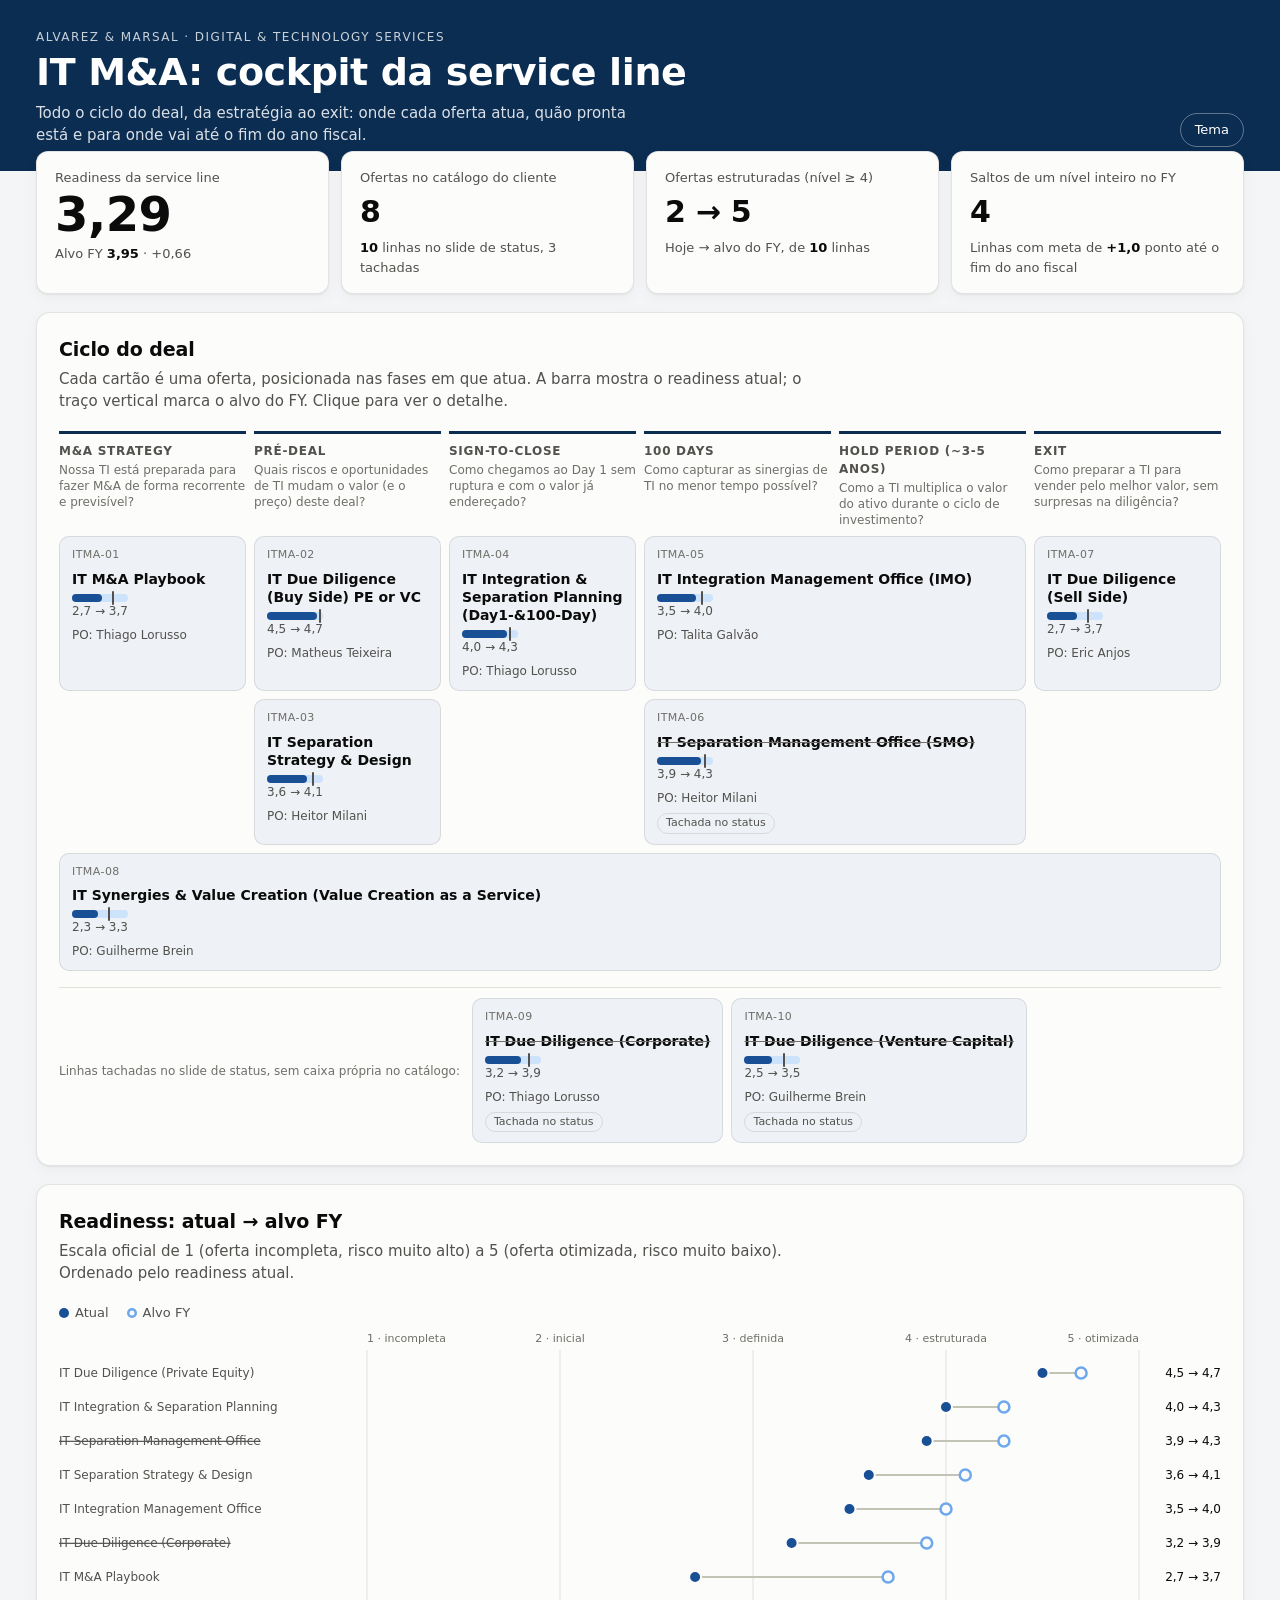
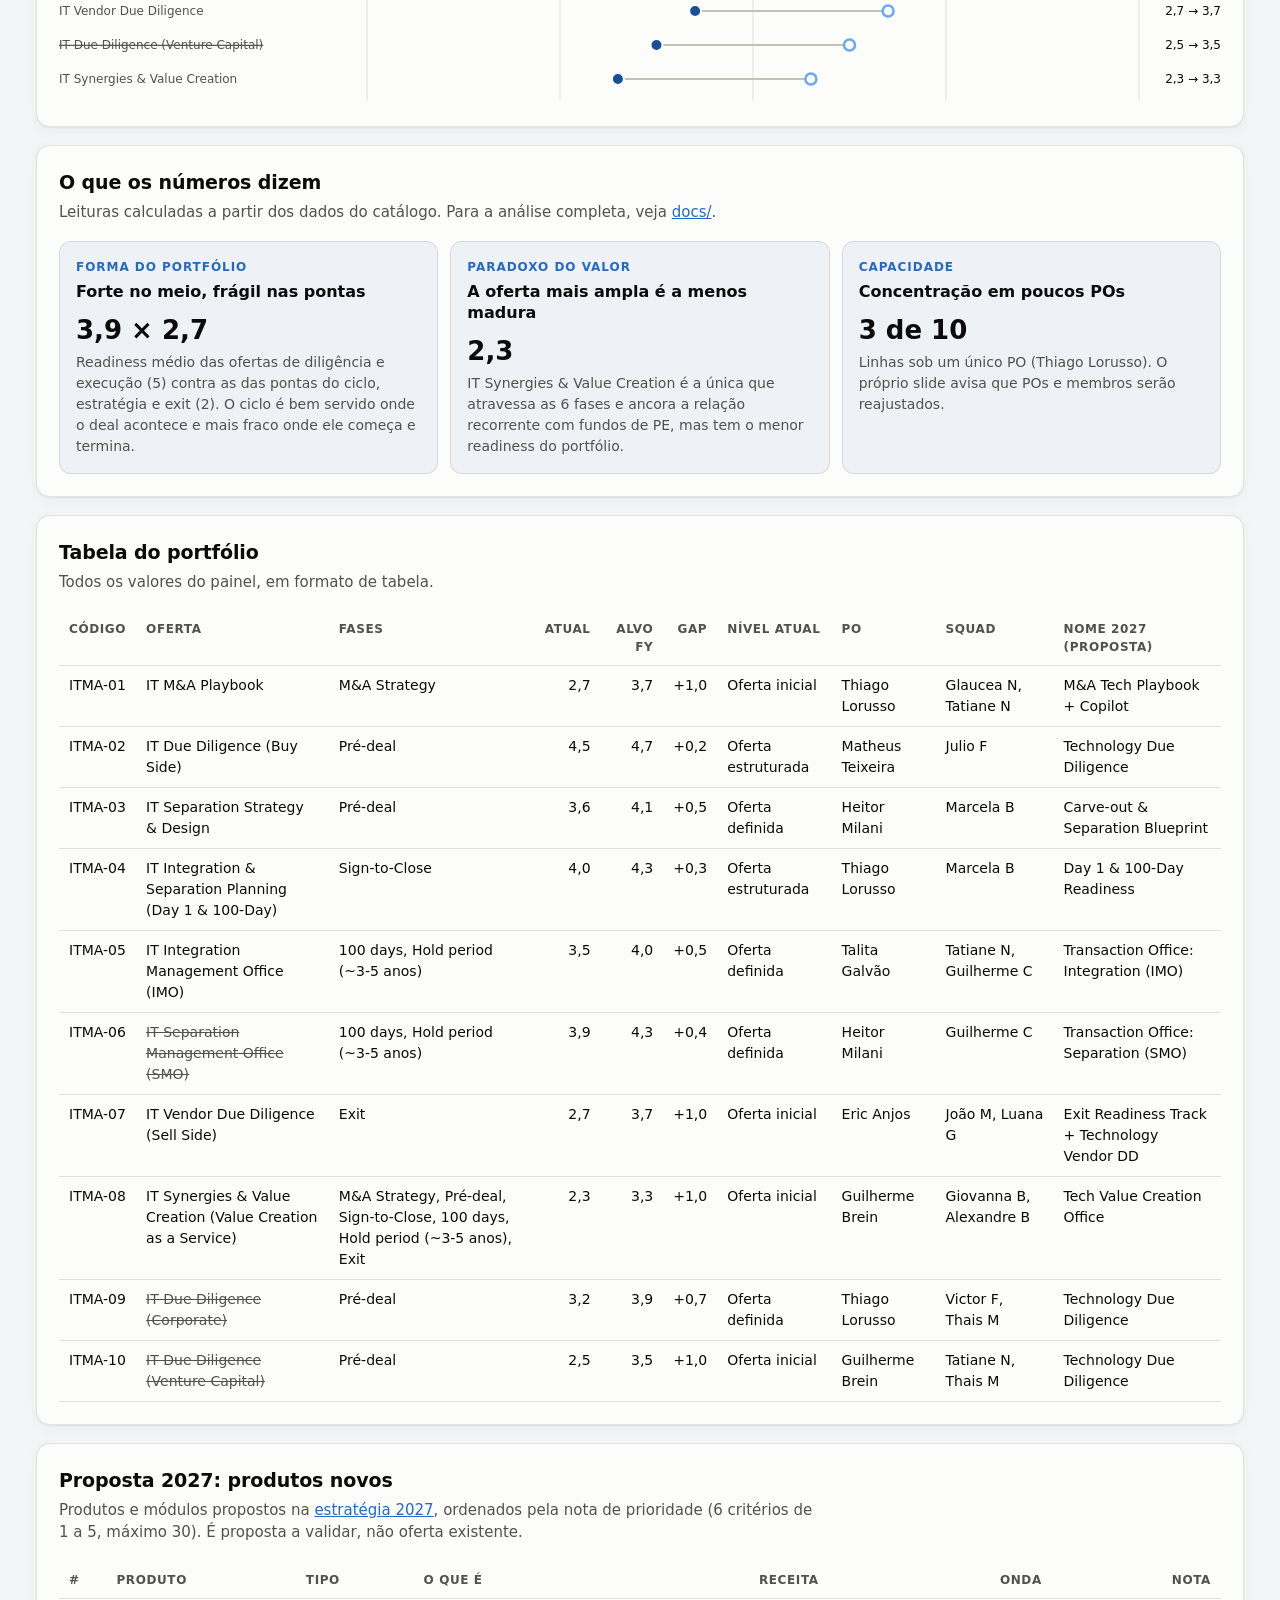
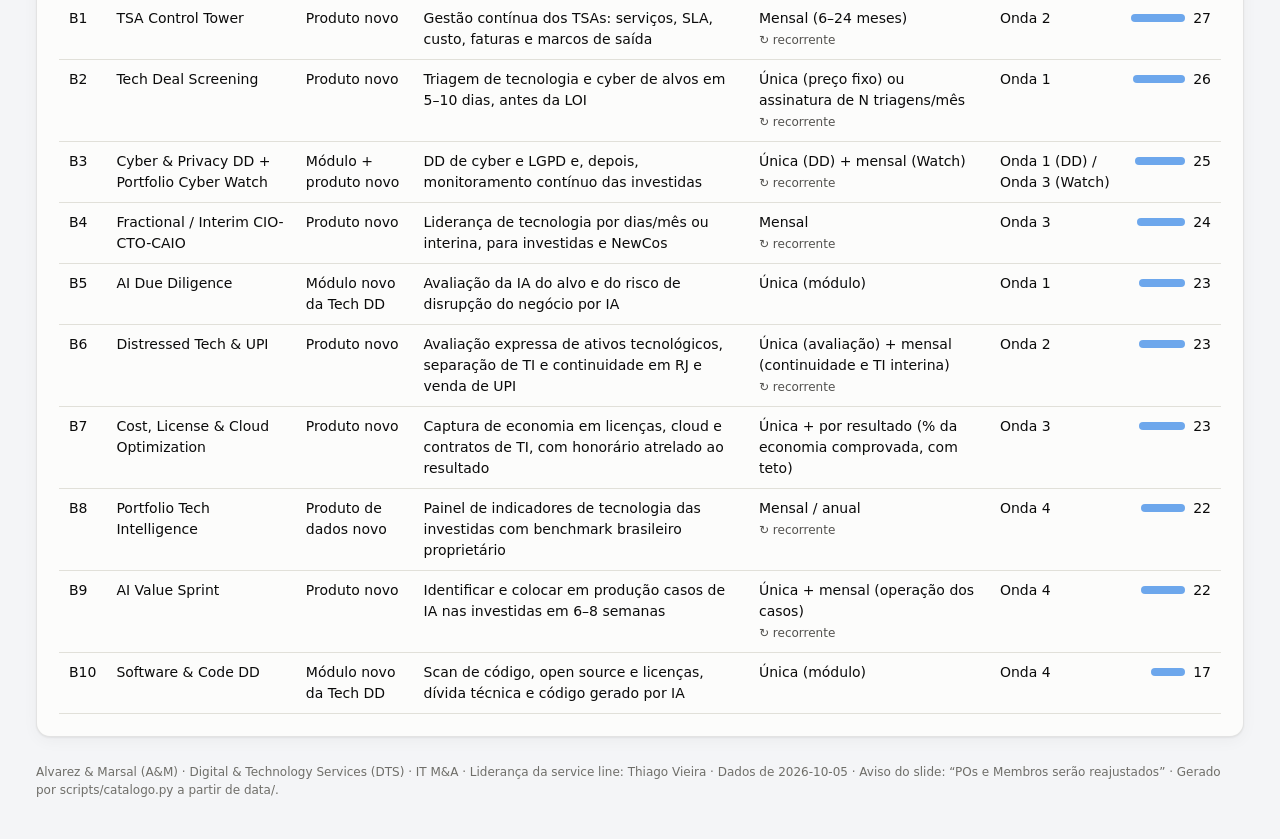
==== commit 356d4486: "Painel mostra a proposta 2027; ajusta o aviso de nomes nos dossiês O gerador lê data/portfolio-2027." ====
--- a/painel/index.html
+++ b/painel/index.html
@@ -189,6 +189,11 @@
 .drawer h4 { font-size: 12px; text-transform: uppercase; letter-spacing: .06em; color: var(--ink-2); margin: 18px 0 6px; }
 .drawer ol, .drawer ul { margin: 0; padding-left: 20px; font-size: 14px; }
 .drawer li { margin: 2px 0; }
+.score { display: flex; align-items: center; gap: 8px; justify-content: flex-end; }
+.score .bar { display: inline-block; height: 8px; border-radius: 4px; background: var(--s-alvo); }
+.tag-rec { font-size: 12px; color: var(--ink-2); }
+.drawer .p27 { background: var(--surface-2); border: 1px solid var(--border); border-radius: 10px; padding: 4px 12px; margin: 12px 0; }
+.drawer .p27 dl { margin: 8px 0; }
 .chips { display: flex; flex-wrap: wrap; gap: 6px; }
 .chip { font-size: 12px; background: var(--surface-2); border: 1px solid var(--border); border-radius: 999px; padding: 2px 10px; }
 
@@ -251,6 +256,12 @@
     <div class="table-wrap"><table id="table"></table></div>
   </section>
 
+  <section class="block" aria-labelledby="h-novos" id="sec-novos" hidden>
+    <h2 id="h-novos">Proposta 2027: produtos novos</h2>
+    <p class="lede">Produtos e módulos propostos na <a href="../docs/07-estrategia-e-inovacao.md">estratégia 2027</a>, ordenados pela nota de prioridade (6 critérios de 1 a 5, máximo 30). É proposta a validar, não oferta existente.</p>
+    <div class="table-wrap"><table id="tableNovos"></table></div>
+  </section>
+
   <footer id="footer"></footer>
 </main>
 
@@ -417,7 +428,17 @@
    "squad": [
     "Glaucea N",
     "Tatiane N"
-   ]
+   ],
+   "proposta_2027": {
+    "id": "A1",
+    "nome_2027": "M&A Tech Playbook + Copilot",
+    "decisao_ou_tipo": "Reformular",
+    "linha_2027": "Transversal",
+    "como_sem_ia": "Playbook-base por tipo de deal; 3 pacotes (Essencial, Completo, Com acompanhamento); trilha de capacitação; 2 cases",
+    "como_com_ia": "Copiloto que responde com base no playbook do cliente, gera checklists e incorpora lições de cada deal",
+    "receita": "Setup (única) + assinatura anual (mensal)",
+    "onda": "Onda 4"
+   }
   },
   {
    "id": "it-due-diligence-buy-side",
@@ -479,7 +500,17 @@
    "po": "Matheus Teixeira",
    "squad": [
     "Julio F"
-   ]
+   ],
+   "proposta_2027": {
+    "id": "A2",
+    "nome_2027": "Technology Due Diligence",
+    "decisao_ou_tipo": "Evoluir (carro-chefe)",
+    "linha_2027": "1 · Decidir",
+    "como_sem_ia": "Red Flag 1–2 sem., Standard 3–4 sem., Deep Dive até 6 sem.; preço por módulo; Corporate e VC viram lentes; saída na linguagem do deal",
+    "como_com_ia": "Deal Evidence Graph: ingestão do VDR, evidências com citação, sugestão de nota por âncora, contradições e lacunas viram Q&A; cálculos em regras determinísticas",
+    "receita": "Projeto (única) + pacote anual para fundos",
+    "onda": "Onda 1"
+   }
   },
   {
    "id": "it-separation-strategy-design",
@@ -544,7 +575,17 @@
    "po": "Heitor Milani",
    "squad": [
     "Marcela B"
-   ]
+   ],
+   "proposta_2027": {
+    "id": "A3",
+    "nome_2027": "Carve-out & Separation Blueprint",
+    "decisao_ou_tipo": "Reformular e fundir",
+    "linha_2027": "2 · Transacionar",
+    "como_sem_ia": "Fundir com a parte de separação do Planning; catálogo de entanglements por setor; modelo de TSA; custo one-time e stranded padronizado",
+    "como_com_ia": "Grafo de dependências (inventário, CMDB, contratos, acessos); leitura de contratos; simulação de cenários com custo e prazo",
+    "receita": "Projeto (única) → upsell mensal (TSA Control Tower)",
+    "onda": "Onda 2"
+   }
   },
   {
    "id": "it-integration-separation-planning",
@@ -612,7 +653,17 @@
    "po": "Thiago Lorusso",
    "squad": [
     "Marcela B"
-   ]
+   ],
+   "proposta_2027": {
+    "id": "A4",
+    "nome_2027": "Day 1 & 100-Day Readiness",
+    "decisao_ou_tipo": "Evoluir",
+    "linha_2027": "2 · Transacionar",
+    "como_sem_ia": "Checklist-padrão por setor (base de 100+ projetos); cronograma-modelo de 100 dias; preço fixo por porte e complexidade",
+    "como_com_ia": "Plano de Day 1 gerado dos findings da DD; caminho crítico e dependências automáticos; rascunho de charters",
+    "receita": "Projeto (única)",
+    "onda": "Onda 2"
+   }
   },
   {
    "id": "it-integration-management-office",
@@ -669,7 +720,17 @@
    "squad": [
     "Tatiane N",
     "Guilherme C"
-   ]
+   ],
+   "proposta_2027": {
+    "id": "A5",
+    "nome_2027": "Transaction Office: Integration (IMO)",
+    "decisao_ou_tipo": "Evoluir e ferramentar",
+    "linha_2027": "2 · Transacionar",
+    "como_sem_ia": "Método de PMO; painel de sinergias baseline × realizado validado por Finanças; rituais e metas contratuais",
+    "como_com_ia": "Control tower: status lido das ferramentas do cliente, RAID assistido, alertas, sumário semanal com citações, rastreio de sinergias",
+    "receita": "Mensal (3–12 meses) + componente por sinergia",
+    "onda": "Onda 2"
+   }
   },
   {
    "id": "it-separation-management-office",
@@ -713,7 +774,17 @@
    "po": "Heitor Milani",
    "squad": [
     "Guilherme C"
-   ]
+   ],
+   "proposta_2027": {
+    "id": "A6",
+    "nome_2027": "Transaction Office: Separation (SMO)",
+    "decisao_ou_tipo": "Fundir com IMO; não descontinuar",
+    "linha_2027": "2 · Transacionar",
+    "como_sem_ia": "Mesmo método do IMO, com foco em NewCo e TSA",
+    "como_com_ia": "Mesmo motor do IMO + acompanhamento da saída do TSA",
+    "receita": "Mensal",
+    "onda": "Onda 2"
+   }
   },
   {
    "id": "it-due-diligence-sell-side",
@@ -773,7 +844,17 @@
    "squad": [
     "João M",
     "Luana G"
-   ]
+   ],
+   "proposta_2027": {
+    "id": "A7",
+    "nome_2027": "Exit Readiness Track + Technology Vendor DD",
+    "decisao_ou_tipo": "Reformular (de relatório para programa)",
+    "linha_2027": "4 · Sair",
+    "como_sem_ia": "Track de 6–24 meses com score trimestral, remediação e data room sempre pronto; VDD separado",
+    "como_com_ia": "Verificador de completude do data room (banco de 96 perguntas + perguntas de comprador); Q&A com citação; agente 'comprador simulado'",
+    "receita": "Mensal (track) + única (VDD)",
+    "onda": "Onda 3"
+   }
   },
   {
    "id": "it-synergies-value-creation",
@@ -823,7 +904,17 @@
    "squad": [
     "Giovanna B",
     "Alexandre B"
-   ]
+   ],
+   "proposta_2027": {
+    "id": "A8",
+    "nome_2027": "Tech Value Creation Office",
+    "decisao_ou_tipo": "Reformular (dar corpo de produto)",
+    "linha_2027": "3 · Criar valor",
+    "como_sem_ia": "Plano de valor por investida (100 dias + hold); cardápio de alavancas; governança trimestral com o operating partner; KPIs-padrão",
+    "como_com_ia": "Motor de alavancas sobre contratos, faturas e inventário; estimativa com lastro N1–N3; previsto × realizado; relatório trimestral ao fundo",
+    "receita": "Mensal + componente por resultado",
+    "onda": "Onda 3"
+   }
   },
   {
    "id": "it-due-diligence-corporate",
@@ -855,7 +946,17 @@
    "squad": [
     "Victor F",
     "Thais M"
-   ]
+   ],
+   "proposta_2027": {
+    "id": "A2",
+    "nome_2027": "Technology Due Diligence",
+    "decisao_ou_tipo": "Evoluir (carro-chefe)",
+    "linha_2027": "1 · Decidir",
+    "como_sem_ia": "Red Flag 1–2 sem., Standard 3–4 sem., Deep Dive até 6 sem.; preço por módulo; Corporate e VC viram lentes; saída na linguagem do deal",
+    "como_com_ia": "Deal Evidence Graph: ingestão do VDR, evidências com citação, sugestão de nota por âncora, contradições e lacunas viram Q&A; cálculos em regras determinísticas",
+    "receita": "Projeto (única) + pacote anual para fundos",
+    "onda": "Onda 1"
+   }
   },
   {
    "id": "it-due-diligence-venture-capital",
@@ -907,7 +1008,149 @@
    "squad": [
     "Tatiane N",
     "Thais M"
-   ]
+   ],
+   "proposta_2027": {
+    "id": "A2",
+    "nome_2027": "Technology Due Diligence",
+    "decisao_ou_tipo": "Evoluir (carro-chefe)",
+    "linha_2027": "1 · Decidir",
+    "como_sem_ia": "Red Flag 1–2 sem., Standard 3–4 sem., Deep Dive até 6 sem.; preço por módulo; Corporate e VC viram lentes; saída na linguagem do deal",
+    "como_com_ia": "Deal Evidence Graph: ingestão do VDR, evidências com citação, sugestão de nota por âncora, contradições e lacunas viram Q&A; cálculos em regras determinísticas",
+    "receita": "Projeto (única) + pacote anual para fundos",
+    "onda": "Onda 1"
+   }
+  }
+ ],
+ "novos_2027": [
+  {
+   "id": "B1",
+   "nome_2027": "TSA Control Tower",
+   "decisao_ou_tipo": "Produto novo",
+   "linha_2027": "2 · Transacionar",
+   "o_que_e": "Gestão contínua dos TSAs: serviços, SLA, custo, faturas e marcos de saída",
+   "como_com_ia": "Leitura de contratos de TSA e faturas, conciliação cobrança × serviço, alertas de marcos e de risco de prorrogação",
+   "receita": "Mensal (6–24 meses)",
+   "tem_recorrencia": "sim",
+   "para_quem": "Compradores de carve-out, vendedores, NewCos",
+   "nota_prioridade_0_30": "27",
+   "onda": "Onda 2"
+  },
+  {
+   "id": "B2",
+   "nome_2027": "Tech Deal Screening",
+   "decisao_ou_tipo": "Produto novo",
+   "linha_2027": "1 · Decidir",
+   "o_que_e": "Triagem de tecnologia e cyber de alvos em 5–10 dias, antes da LOI",
+   "como_com_ia": "Leitura de teaser/CIM e fontes públicas, varredura outside-in, red flags com citação, perguntas para a DD",
+   "receita": "Única (preço fixo) ou assinatura de N triagens/mês",
+   "tem_recorrencia": "sim (assinatura)",
+   "para_quem": "Fundos de PE/VC e CVCs com pipeline ativo",
+   "nota_prioridade_0_30": "26",
+   "onda": "Onda 1"
+  },
+  {
+   "id": "B3",
+   "nome_2027": "Cyber & Privacy DD + Portfolio Cyber Watch",
+   "decisao_ou_tipo": "Módulo + produto novo",
+   "linha_2027": "1 · Decidir / 3 · Criar valor",
+   "o_que_e": "DD de cyber e LGPD e, depois, monitoramento contínuo das investidas",
+   "como_com_ia": "Consolidação de ratings, evidências e incidentes; relatório trimestral ao fundo e respostas a LPs",
+   "receita": "Única (DD) + mensal (Watch)",
+   "tem_recorrencia": "sim",
+   "para_quem": "Fundos de PE e investidas",
+   "nota_prioridade_0_30": "25",
+   "onda": "Onda 1 (DD) / Onda 3 (Watch)"
+  },
+  {
+   "id": "B4",
+   "nome_2027": "Fractional / Interim CIO-CTO-CAIO",
+   "decisao_ou_tipo": "Produto novo",
+   "linha_2027": "3 · Criar valor",
+   "o_que_e": "Liderança de tecnologia por dias/mês ou interina, para investidas e NewCos",
+   "como_com_ia": "Copiloto de gestão: status, riscos e board pack mensal",
+   "receita": "Mensal",
+   "tem_recorrencia": "sim",
+   "para_quem": "Investidas de PE, NewCos, empresas em reestruturação",
+   "nota_prioridade_0_30": "24",
+   "onda": "Onda 3"
+  },
+  {
+   "id": "B5",
+   "nome_2027": "AI Due Diligence",
+   "decisao_ou_tipo": "Módulo novo da Tech DD",
+   "linha_2027": "1 · Decidir",
+   "o_que_e": "Avaliação da IA do alvo e do risco de disrupção do negócio por IA",
+   "como_com_ia": "Testes práticos assistidos: amostras de outputs, custo por chamada, análise de prompts e pipelines",
+   "receita": "Única (módulo)",
+   "tem_recorrencia": "não",
+   "para_quem": "Alvos de software e serviços digitais; teses que dependem de IA",
+   "nota_prioridade_0_30": "23",
+   "onda": "Onda 1"
+  },
+  {
+   "id": "B6",
+   "nome_2027": "Distressed Tech & UPI",
+   "decisao_ou_tipo": "Produto novo",
+   "linha_2027": "Transversal",
+   "o_que_e": "Avaliação expressa de ativos tecnológicos, separação de TI e continuidade em RJ e venda de UPI",
+   "como_com_ia": "Leitura rápida de inventários, contratos e acessos; grafo de dependências",
+   "receita": "Única (avaliação) + mensal (continuidade e TI interina)",
+   "tem_recorrencia": "sim",
+   "para_quem": "Empresas em RJ, administradores judiciais, FIDCs, compradores",
+   "nota_prioridade_0_30": "23",
+   "onda": "Onda 2"
+  },
+  {
+   "id": "B7",
+   "nome_2027": "Cost, License & Cloud Optimization",
+   "decisao_ou_tipo": "Produto novo",
+   "linha_2027": "3 · Criar valor",
+   "o_que_e": "Captura de economia em licenças, cloud e contratos de TI, com honorário atrelado ao resultado",
+   "como_com_ia": "Conciliação de contratos, consumo e faturas; detecção de licenças ociosas e duplicadas",
+   "receita": "Única + por resultado (% da economia comprovada, com teto)",
+   "tem_recorrencia": "parcial",
+   "para_quem": "Investidas de PE, empresas pós-aquisição e em reestruturação",
+   "nota_prioridade_0_30": "23",
+   "onda": "Onda 3"
+  },
+  {
+   "id": "B8",
+   "nome_2027": "Portfolio Tech Intelligence",
+   "decisao_ou_tipo": "Produto de dados novo",
+   "linha_2027": "3 · Criar valor",
+   "o_que_e": "Painel de indicadores de tecnologia das investidas com benchmark brasileiro proprietário",
+   "como_com_ia": "Normalização de dados heterogêneos e leituras comparativas",
+   "receita": "Mensal / anual",
+   "tem_recorrencia": "sim",
+   "para_quem": "Fundos de PE",
+   "nota_prioridade_0_30": "22",
+   "onda": "Onda 4"
+  },
+  {
+   "id": "B9",
+   "nome_2027": "AI Value Sprint",
+   "decisao_ou_tipo": "Produto novo",
+   "linha_2027": "3 · Criar valor",
+   "o_que_e": "Identificar e colocar em produção casos de IA nas investidas em 6–8 semanas",
+   "como_com_ia": "É o próprio produto",
+   "receita": "Única + mensal (operação dos casos)",
+   "tem_recorrencia": "sim",
+   "para_quem": "Investidas de PE; empresas pós-aquisição",
+   "nota_prioridade_0_30": "22",
+   "onda": "Onda 4"
+  },
+  {
+   "id": "B10",
+   "nome_2027": "Software & Code DD",
+   "decisao_ou_tipo": "Módulo novo da Tech DD",
+   "linha_2027": "1 · Decidir",
+   "o_que_e": "Scan de código, open source e licenças, dívida técnica e código gerado por IA",
+   "como_com_ia": "Ferramenta do parceiro com análise assistida",
+   "receita": "Única (módulo)",
+   "tem_recorrencia": "não",
+   "para_quem": "Alvos de software",
+   "nota_prioridade_0_30": "17",
+   "onda": "Onda 4"
   }
  ]
 }</script>
@@ -1139,7 +1382,7 @@
   /* Tabela (gêmea acessível do gráfico) */
   var table = document.getElementById("table");
   var thead = el("thead"), hr = el("tr");
-  ["Código", "Oferta", "Fases", "Atual", "Alvo FY", "Gap", "Nível atual", "PO", "Squad"].forEach(function (h, i) {
+  ["Código", "Oferta", "Fases", "Atual", "Alvo FY", "Gap", "Nível atual", "PO", "Squad", "Nome 2027 (proposta)"].forEach(function (h, i) {
     var th = el("th", null, h); if (i >= 3 && i <= 5) th.style.textAlign = "right"; hr.appendChild(th);
   });
   thead.appendChild(hr); table.appendChild(thead);
@@ -1148,7 +1391,8 @@
     var tr = el("tr", o.situacao_status_slide === "riscada" ? "struck" : "");
     var faseNomes = o.fases.map(function (f) { return D.fases[faseIdx[f]].nome; }).join(", ");
     [[o.codigo], [o.nome, "o-name"], [faseNomes], [fmt(o.readiness.atual), "num"], [fmt(o.readiness.alvo_fy), "num"],
-     ["+" + fmt(o.readiness.alvo_fy - o.readiness.atual), "num"], [escalaNome(o.readiness.atual).nome], [o.po || "—"], [(o.squad || []).join(", ") || "—"]]
+     ["+" + fmt(o.readiness.alvo_fy - o.readiness.atual), "num"], [escalaNome(o.readiness.atual).nome], [o.po || "—"], [(o.squad || []).join(", ") || "—"],
+     [o.proposta_2027 ? o.proposta_2027.nome_2027 : "—"]]
       .forEach(function (c) { tr.appendChild(el("td", c[1] || null, c[0])); });
     tr.tabIndex = 0;
     tr.addEventListener("click", function () { openDrawer(o); });
@@ -1156,6 +1400,36 @@
     tbody.appendChild(tr);
   });
   table.appendChild(tbody);
+
+  /* Proposta 2027: produtos novos */
+  var novos = D.novos_2027 || [];
+  if (novos.length) {
+    document.getElementById("sec-novos").hidden = false;
+    var tn = document.getElementById("tableNovos");
+    var thn = el("thead"), hn = el("tr");
+    ["#", "Produto", "Tipo", "O que é", "Receita", "Onda", "Nota"].forEach(function (h, i) {
+      var th = el("th", null, h); if (i === 6) th.style.textAlign = "right"; hn.appendChild(th);
+    });
+    thn.appendChild(hn); tn.appendChild(thn);
+    var tbn = el("tbody");
+    novos.forEach(function (n) {
+      var tr = el("tr");
+      tr.appendChild(el("td", null, n.id));
+      tr.appendChild(el("td", "o-name", n.nome_2027));
+      tr.appendChild(el("td", null, n.decisao_ou_tipo));
+      tr.appendChild(el("td", null, n.o_que_e));
+      var rc = el("td"); rc.appendChild(el("span", null, n.receita));
+      if (/^sim/.test(n.tem_recorrencia)) { rc.appendChild(el("br")); rc.appendChild(el("span", "tag-rec", "↻ recorrente")); }
+      tr.appendChild(rc);
+      tr.appendChild(el("td", null, n.onda));
+      var sc = el("td", "num"), wrapS = el("span", "score"), bar = el("span", "bar");
+      bar.style.width = Math.round(Number(n.nota_prioridade_0_30) / 30 * 60) + "px";
+      wrapS.appendChild(bar); wrapS.appendChild(el("span", null, n.nota_prioridade_0_30));
+      sc.appendChild(wrapS); tr.appendChild(sc);
+      tbn.appendChild(tr);
+    });
+    tn.appendChild(tbn);
+  }
 
   /* Painel de detalhe */
   var drawer = document.getElementById("drawer"), bg = document.getElementById("drawerBg");
@@ -1177,6 +1451,18 @@
       drawer.appendChild(el("p", "src", "Proposta de valor: síntese analítica deste repositório, a validar com o PO."));
     }
     drawer.appendChild(meter(o));
+    var p27 = o.proposta_2027;
+    if (p27) {
+      var box = el("div", "p27");
+      box.appendChild(el("h4", null, "Proposta 2027 · " + p27.id));
+      var dl27 = el("dl");
+      [["Novo nome", p27.nome_2027], ["Decisão", p27.decisao_ou_tipo], ["Linha", p27.linha_2027],
+       ["Sem IA", p27.como_sem_ia], ["Com IA", p27.como_com_ia], ["Receita", p27.receita], ["Onda", p27.onda]]
+        .forEach(function (r) { if (r[1]) { dl27.appendChild(el("dt", null, r[0])); dl27.appendChild(el("dd", null, r[1])); } });
+      box.appendChild(dl27);
+      box.appendChild(el("p", "src", "Proposta da estratégia 2027 (docs/07), a validar com a liderança."));
+      drawer.appendChild(box);
+    }
     var dl = el("dl");
     var row = function (k, v) { dl.appendChild(el("dt", null, k)); dl.appendChild(el("dd", null, v)); };
     row("Fases", o.fases.map(function (f) { return D.fases[faseIdx[f]].nome; }).join(", "));
